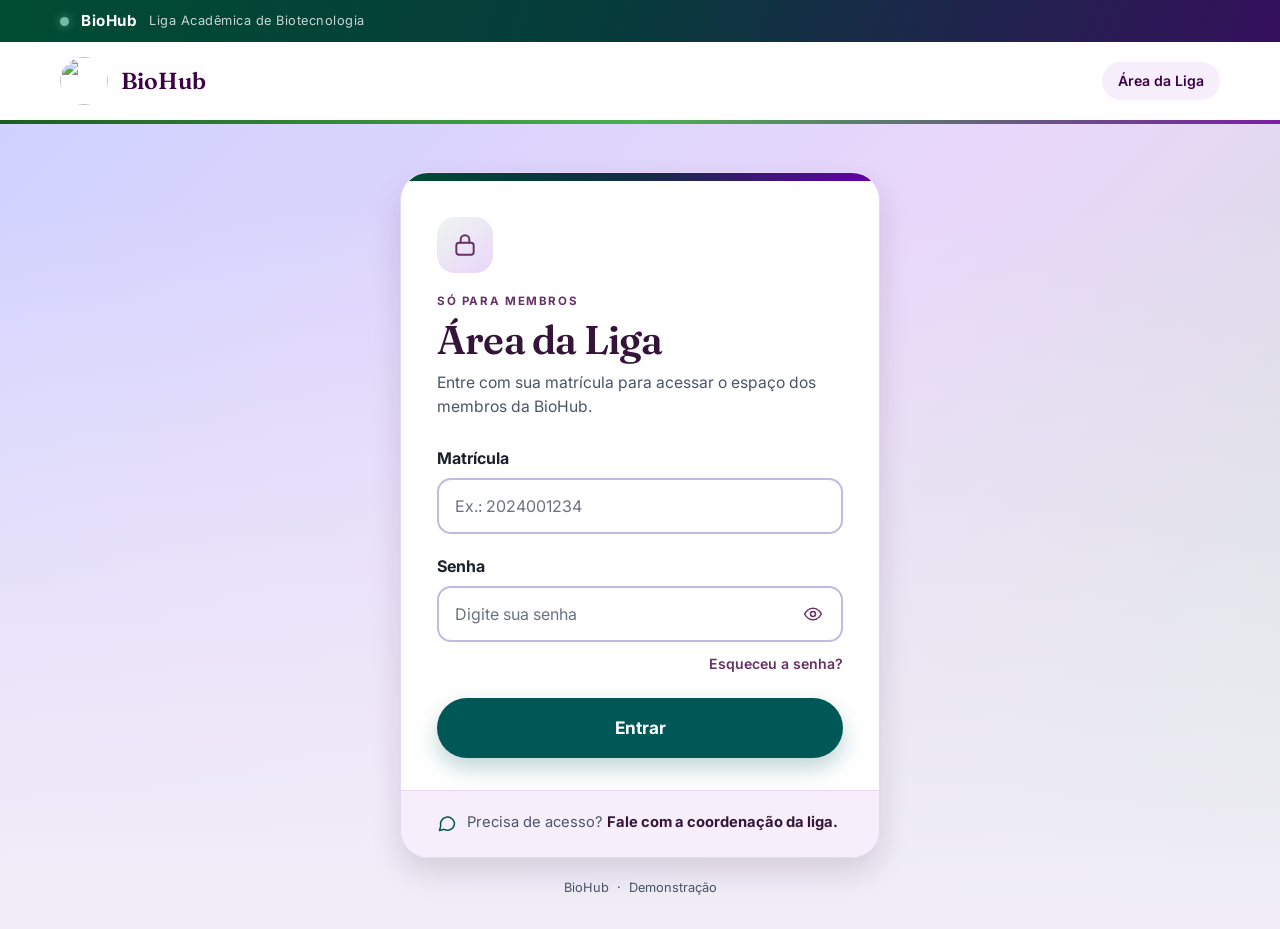
==== frontend/index.html @ 1f6f8e28 "Atualização de front" ====
<!DOCTYPE html>
<html lang="pt-BR">
<head>
    <meta charset="UTF-8">
    <meta name="viewport" content="width=device-width, initial-scale=1.0, viewport-fit=cover">
    <meta name="theme-color" content="#022E2D">
    <meta name="description" content="Acesse a Área da Liga BioHub.">
    <link rel="preconnect" href="https://fonts.googleapis.com">
    <link rel="preconnect" href="https://fonts.gstatic.com" crossorigin>
    <link href="https://fonts.googleapis.com/css2?family=Fraunces:ital,opsz,wght@0,9..144,400;0,9..144,600;1,9..144,400&family=Inter:wght@400;500;600;700&display=swap" rel="stylesheet">
    <link rel="stylesheet" href="./css/style.css">
    <title>Área da Liga - BioHub</title>
</head>
<body>
    <div class="topbar">
        <span class="status-dot" aria-hidden="true"></span>
        <strong>BioHub</strong>
        <span class="topbar-description">Liga Acadêmica de Biotecnologia</span>
    </div>

    <header class="site-header">
        <a class="brand" href="/" aria-label="BioHub">
            <img src="./assets/logo.png" alt="" class="brand-logo">
            <span class="brand-name">BioHub</span>
        </a>
        <span class="header-label">Área da Liga</span>
    </header>

    <main class="login-page">
        <section class="login-card" aria-labelledby="login-title">
            <div class="card-heading">
                <span class="lock-badge" aria-hidden="true">
                    <svg viewBox="0 0 24 24" fill="none" stroke="currentColor" stroke-width="1.8" stroke-linecap="round" stroke-linejoin="round">
                        <rect x="4" y="10" width="16" height="11" rx="2.5"></rect>
                        <path d="M8 10V7a4 4 0 0 1 8 0v3"></path>
                    </svg>
                </span>
                <p class="eyebrow">Só para membros</p>
                <h1 id="login-title">Área da Liga</h1>
                <p class="intro">Entre com sua matrícula para acessar o espaço dos membros da BioHub.</p>
            </div>

            <form id="login-form" novalidate>
                <div id="login-message" class="login-alert" role="alert" aria-live="assertive" aria-atomic="true" hidden>
                    <svg class="icon-error" viewBox="0 0 24 24" fill="none" stroke="currentColor" stroke-width="2" stroke-linecap="round" stroke-linejoin="round" aria-hidden="true">
                        <circle cx="12" cy="12" r="9.5"></circle>
                        <path d="M12 7.5v5.5"></path>
                        <path d="M12 16.5h.01"></path>
                    </svg>
                    <svg class="icon-success" viewBox="0 0 24 24" fill="none" stroke="currentColor" stroke-width="2" stroke-linecap="round" stroke-linejoin="round" aria-hidden="true">
                        <circle cx="12" cy="12" r="9.5"></circle>
                        <path d="m8 12.5 2.7 2.7L16 10"></path>
                    </svg>
                    <svg class="icon-info" viewBox="0 0 24 24" fill="none" stroke="currentColor" stroke-width="2" stroke-linecap="round" stroke-linejoin="round" aria-hidden="true">
                        <circle cx="12" cy="12" r="9.5"></circle>
                        <path d="M12 11v5"></path>
                        <path d="M12 8h.01"></path>
                    </svg>
                    <span id="login-message-text"></span>
                </div>

                <div class="field">
                    <label for="matricula">Matrícula</label>
                    <input type="text" name="matricula" id="matricula" inputmode="numeric" autocomplete="username" placeholder="Ex.: 2024001234" required>
                </div>

                <div class="field">
                    <label for="password">Senha</label>
                    <div class="password-field">
                        <input type="password" name="password" id="password" autocomplete="current-password" placeholder="Digite sua senha" required>
                        <button type="button" id="visible-password-btn" aria-controls="password" aria-pressed="false">
                            <svg viewBox="0 0 24 24" fill="none" stroke="currentColor" stroke-width="1.8" stroke-linecap="round" stroke-linejoin="round" aria-hidden="true">
                                <path d="M2 12s3.6-7 10-7 10 7 10 7-3.6 7-10 7S2 12 2 12Z"></path>
                                <circle cx="12" cy="12" r="3"></circle>
                            </svg>
                            <span class="visually-hidden">Mostrar</span>
                        </button>
                    </div>
                </div>

                <button type="button" id="btn-forgot-password">Esqueceu a senha?</button>
                <button type="submit" id="btn-login" aria-busy="false">
                    <span class="button-label">Entrar</span>
                    <span class="spinner" aria-hidden="true"></span>
                </button>
            </form>

            <div class="card-footer">
                <p class="help-text">
                    <svg viewBox="0 0 24 24" fill="none" stroke="currentColor" stroke-width="1.8" stroke-linecap="round" stroke-linejoin="round" aria-hidden="true">
                        <path d="M21 12a8.5 8.5 0 0 1-12.4 7.6L3 21l1.4-5.4A8.5 8.5 0 1 1 21 12Z"></path>
                    </svg>
                    <span>Precisa de acesso? <strong>Fale com a coordenação da liga.</strong></span>
                </p>
            </div>
        </section>

        <p class="demo-footer">BioHub <span aria-hidden="true">·</span> Demonstração</p>
    </main>

    <script src="./js/script.js"></script>
</body>
</html>
---- frontend/css/style.css ----
:root {
    color-scheme: light;
    --green-deep: #022e2d;
    --green: #005856;
    --green-hover: #216651;
    --purple-deep: #3c0145;
    --purple: #673165;
    --purple-muted: #c1bbe3;
    --lavender: #e9d7fa;
    --lavender-pale: #f6effb;
    --green-pale: #eef4f0;
    --page-background: #f1eef8;
    --text: #1a202c;
    --text-muted: #4a5568;
    --white: #fff;
    --font-body: "Inter", system-ui, -apple-system, "Segoe UI", sans-serif;
    --font-heading: "Fraunces", Georgia, "Times New Roman", serif;
}

* {
    box-sizing: border-box;
}

html {
    min-width: 320px;
    min-height: 100%;
}

body {
    min-width: 320px;
    min-height: 100vh;
    margin: 0;
    color: var(--text);
    background: var(--page-background);
    font-family: var(--font-body);
    line-height: 1.5;
}

button,
input {
    font: inherit;
}

button {
    cursor: pointer;
}

.topbar {
    display: flex;
    align-items: center;
    gap: 0.75rem;
    min-height: 42px;
    padding: 0.45rem max(1.5rem, calc((100% - 1160px) / 2));
    background: linear-gradient(110deg, #004d32 0%, #063b3b 48%, #35105c 100%);
    color: var(--white);
    font-size: 0.8rem;
    letter-spacing: 0.04em;
}

.topbar strong {
    font-size: 0.95rem;
}

.topbar-description {
    color: rgb(255 255 255 / 78%);
}

.status-dot {
    width: 9px;
    height: 9px;
    flex: 0 0 auto;
    border-radius: 50%;
    background: #74baa0;
    box-shadow: 0 0 10px rgb(116 186 160 / 70%);
}

.site-header {
    display: flex;
    align-items: center;
    justify-content: space-between;
    gap: 1rem;
    min-height: 82px;
    padding: 0.75rem max(1.5rem, calc((100% - 1160px) / 2));
    border-bottom: 4px solid transparent;
    border-image: linear-gradient(to right, #1b5e20, #4caf50, #7b1fa2) 1;
    background: rgb(255 255 255 / 94%);
}

.brand {
    display: inline-flex;
    align-items: center;
    gap: 0.8rem;
    color: var(--purple-deep);
    text-decoration: none;
}

.brand-logo {
    width: 48px;
    height: 48px;
    border-radius: 50%;
    object-fit: cover;
}

.brand-name {
    font-family: var(--font-heading);
    font-size: 1.45rem;
    font-weight: 600;
}

.header-label {
    padding: 0.55rem 1rem;
    border-radius: 999px;
    background: var(--lavender-pale);
    color: var(--purple-deep);
    font-size: 0.88rem;
    font-weight: 600;
}

.login-page {
    display: flex;
    flex-direction: column;
    align-items: center;
    justify-content: center;
    min-height: calc(100vh - 124px);
    padding: 3rem 1.5rem 2rem;
    background:
        linear-gradient(to bottom, transparent 10%, var(--page-background) 100%),
        linear-gradient(135deg, #cfd2ff 0%, var(--lavender) 50%, #d0e0d3 100%);
}

.login-card {
    width: min(100%, 480px);
    overflow: hidden;
    border: 1px solid var(--lavender);
    border-radius: 28px;
    background: var(--white);
    box-shadow: 0 14px 30px rgb(52 21 57 / 14%);
    animation: card-entry 350ms ease-out both;
}

.login-card::before {
    display: block;
    height: 8px;
    background: linear-gradient(110deg, #004d32 0%, #063b3b 25%, #172b49 52%, #6500a8 100%);
    content: "";
}

.card-heading {
    display: flex;
    flex-direction: column;
    align-items: flex-start;
    gap: 0.5rem;
    padding: 2.25rem 2.25rem 0;
}

.lock-badge {
    display: grid;
    width: 56px;
    height: 56px;
    place-items: center;
    border-radius: 18px;
    background: linear-gradient(145deg, var(--green-pale), var(--lavender));
    color: var(--purple);
}

.lock-badge svg {
    width: 26px;
    height: 26px;
}

.eyebrow {
    margin: 0.75rem 0 0;
    color: var(--purple);
    font-size: 0.72rem;
    font-weight: 700;
    letter-spacing: 0.14em;
    text-transform: uppercase;
}

.card-heading h1 {
    margin: 0;
    color: #341539;
    font-family: var(--font-heading);
    font-size: clamp(2rem, 5vw, 2.5rem);
    font-weight: 600;
    letter-spacing: -0.02em;
    line-height: 1.12;
}

.intro {
    margin: 0;
    color: var(--text-muted);
    font-size: 0.98rem;
}

#login-form {
    display: flex;
    flex-direction: column;
    gap: 1.25rem;
    padding: 1.75rem 2.25rem 2rem;
}

#login-message {
    display: flex;
    align-items: flex-start;
    gap: 0.7rem;
    margin: 0;
    padding: 0.85rem 1rem;
    border: 2px solid transparent;
    border-radius: 14px;
    font-size: 0.95rem;
    font-weight: 600;
    line-height: 1.45;
}

#login-message[hidden] {
    display: none;
}

#login-message svg {
    width: 22px;
    height: 22px;
    flex: 0 0 auto;
    margin-top: 1px;
}

#login-message .icon-success,
#login-message .icon-info {
    display: none;
}

#login-message.is-success .icon-error,
#login-message.is-info .icon-error {
    display: none;
}

#login-message.is-success .icon-success,
#login-message.is-info .icon-info {
    display: block;
}

#login-message.is-success {
    border-color: #b8d8c0;
    background: var(--green-pale);
    color: var(--green-deep);
}

#login-message.is-error {
    border-color: #ffaaa3;
    background: #fff1f0;
    color: #a92319;
}

#login-message.is-info {
    border-color: var(--lavender);
    background: var(--lavender-pale);
    color: var(--purple-deep);
}

.field {
    display: flex;
    flex-direction: column;
    gap: 0.5rem;
}

.field label {
    color: var(--text);
    font-size: 1rem;
    font-weight: 700;
}

.field input {
    width: 100%;
    min-height: 56px;
    padding: 0.85rem 1rem;
    border: 2px solid var(--purple-muted);
    border-radius: 14px;
    outline: none;
    background: var(--white);
    color: var(--text);
    font-size: 1rem;
    transition: border-color 180ms ease, box-shadow 180ms ease;
}

.field input::placeholder {
    color: #6b7280;
}

.field input:hover {
    border-color: var(--purple);
}

.field input:focus-visible {
    border-color: var(--purple);
    box-shadow: 0 0 0 4px var(--lavender);
}

.field input[aria-invalid="true"] {
    border-color: #cf211b;
    background: #fff6f5;
}

.field input[aria-invalid="true"]:focus-visible {
    border-color: #cf211b;
    box-shadow: 0 0 0 4px rgb(207 33 27 / 15%);
}

.password-field {
    position: relative;
}

.password-field input {
    padding-right: 7.5rem;
}

#visible-password-btn {
    position: absolute;
    top: 50%;
    right: 6px;
    display: inline-flex;
    align-items: center;
    gap: 0.4rem;
    min-height: 44px;
    padding: 0 0.85rem;
    border: 0;
    border-radius: 10px;
    background: transparent;
    color: var(--purple);
    font-size: 0.9rem;
    font-weight: 600;
    transform: translateY(-50%);
}

#visible-password-btn:hover {
    background: var(--lavender-pale);
}

#visible-password-btn svg {
    width: 20px;
    height: 20px;
}

.visually-hidden {
    position: absolute;
    width: 1px;
    height: 1px;
    overflow: hidden;
    clip: rect(0, 0, 0, 0);
    white-space: nowrap;
    clip-path: inset(50%);
}

#btn-forgot-password {
    align-self: flex-end;
    margin-top: -0.75rem;
    padding: 0.15rem 0;
    border: 0;
    background: transparent;
    color: var(--purple);
    font-size: 0.88rem;
    font-weight: 600;
}

#btn-forgot-password:hover {
    color: var(--purple-deep);
    text-decoration: underline;
    text-underline-offset: 3px;
}

#btn-login {
    position: relative;
    display: inline-flex;
    align-items: center;
    justify-content: center;
    gap: 0.6rem;
    width: 100%;
    min-height: 60px;
    margin-top: 0.1rem;
    padding: 0.9rem 1.5rem;
    border: 0;
    border-radius: 999px;
    background: var(--green);
    box-shadow: 0 10px 22px rgb(0 88 86 / 25%);
    color: var(--white);
    font-size: 1.08rem;
    font-weight: 700;
    transition: background-color 180ms ease, box-shadow 180ms ease, transform 180ms ease;
}

#btn-login:hover:not(:disabled) {
    background: var(--green-hover);
    box-shadow: 0 12px 24px rgb(0 88 86 / 30%);
    transform: translateY(-2px);
}

#btn-login:disabled {
    cursor: wait;
    opacity: 0.92;
}

.spinner {
    display: none;
    width: 20px;
    height: 20px;
    border: 3px solid rgb(255 255 255 / 35%);
    border-top-color: var(--white);
    border-radius: 50%;
}

#btn-login.is-loading .spinner {
    display: inline-block;
    animation: spinner-rotation 700ms linear infinite;
}

.card-footer {
    padding: 1.25rem 2.25rem 1.5rem;
    border-top: 1px solid var(--lavender);
    background: var(--lavender-pale);
}

.help-text {
    display: flex;
    align-items: flex-start;
    gap: 0.6rem;
    margin: 0;
    color: var(--text-muted);
    font-size: 0.92rem;
}

.help-text svg {
    width: 20px;
    height: 20px;
    flex: 0 0 auto;
    margin-top: 2px;
    color: var(--green);
}

.help-text strong {
    color: #341539;
}

.demo-footer {
    margin: 1.25rem 0 0;
    color: var(--text-muted);
    font-size: 0.8rem;
}

.demo-footer span {
    margin: 0 0.25rem;
    color: var(--purple);
}

button:focus-visible {
    outline: 3px solid var(--purple);
    outline-offset: 3px;
}

@keyframes card-entry {
    from {
        opacity: 0;
        transform: translateY(12px);
    }

    to {
        opacity: 1;
        transform: translateY(0);
    }
}

@keyframes spinner-rotation {
    to {
        transform: rotate(360deg);
    }
}

@media (max-width: 600px) {
    .topbar {
        min-height: 38px;
        padding-inline: 1rem;
        font-size: 0.72rem;
    }

    .site-header {
        min-height: 70px;
        padding-inline: 1rem;
    }

    .brand-logo {
        width: 42px;
        height: 42px;
    }

    .brand-name {
        font-size: 1.25rem;
    }

    .header-label {
        padding: 0.45rem 0.75rem;
        font-size: 0.78rem;
    }

    .login-page {
        min-height: calc(100vh - 108px);
        justify-content: flex-start;
        padding: 2rem 1rem 1.5rem;
    }

    .login-card {
        border-radius: 24px;
    }

    .card-heading {
        padding: 1.75rem 1.5rem 0;
    }

    #login-form {
        gap: 1.1rem;
        padding: 1.5rem;
    }

    .card-footer {
        padding: 1.1rem 1.5rem 1.25rem;
    }
}

@media (prefers-reduced-motion: reduce) {
    *,
    *::before,
    *::after {
        animation-duration: 0.01ms !important;
        animation-iteration-count: 1 !important;
        scroll-behavior: auto !important;
        transition-duration: 0.01ms !important;
    }
}
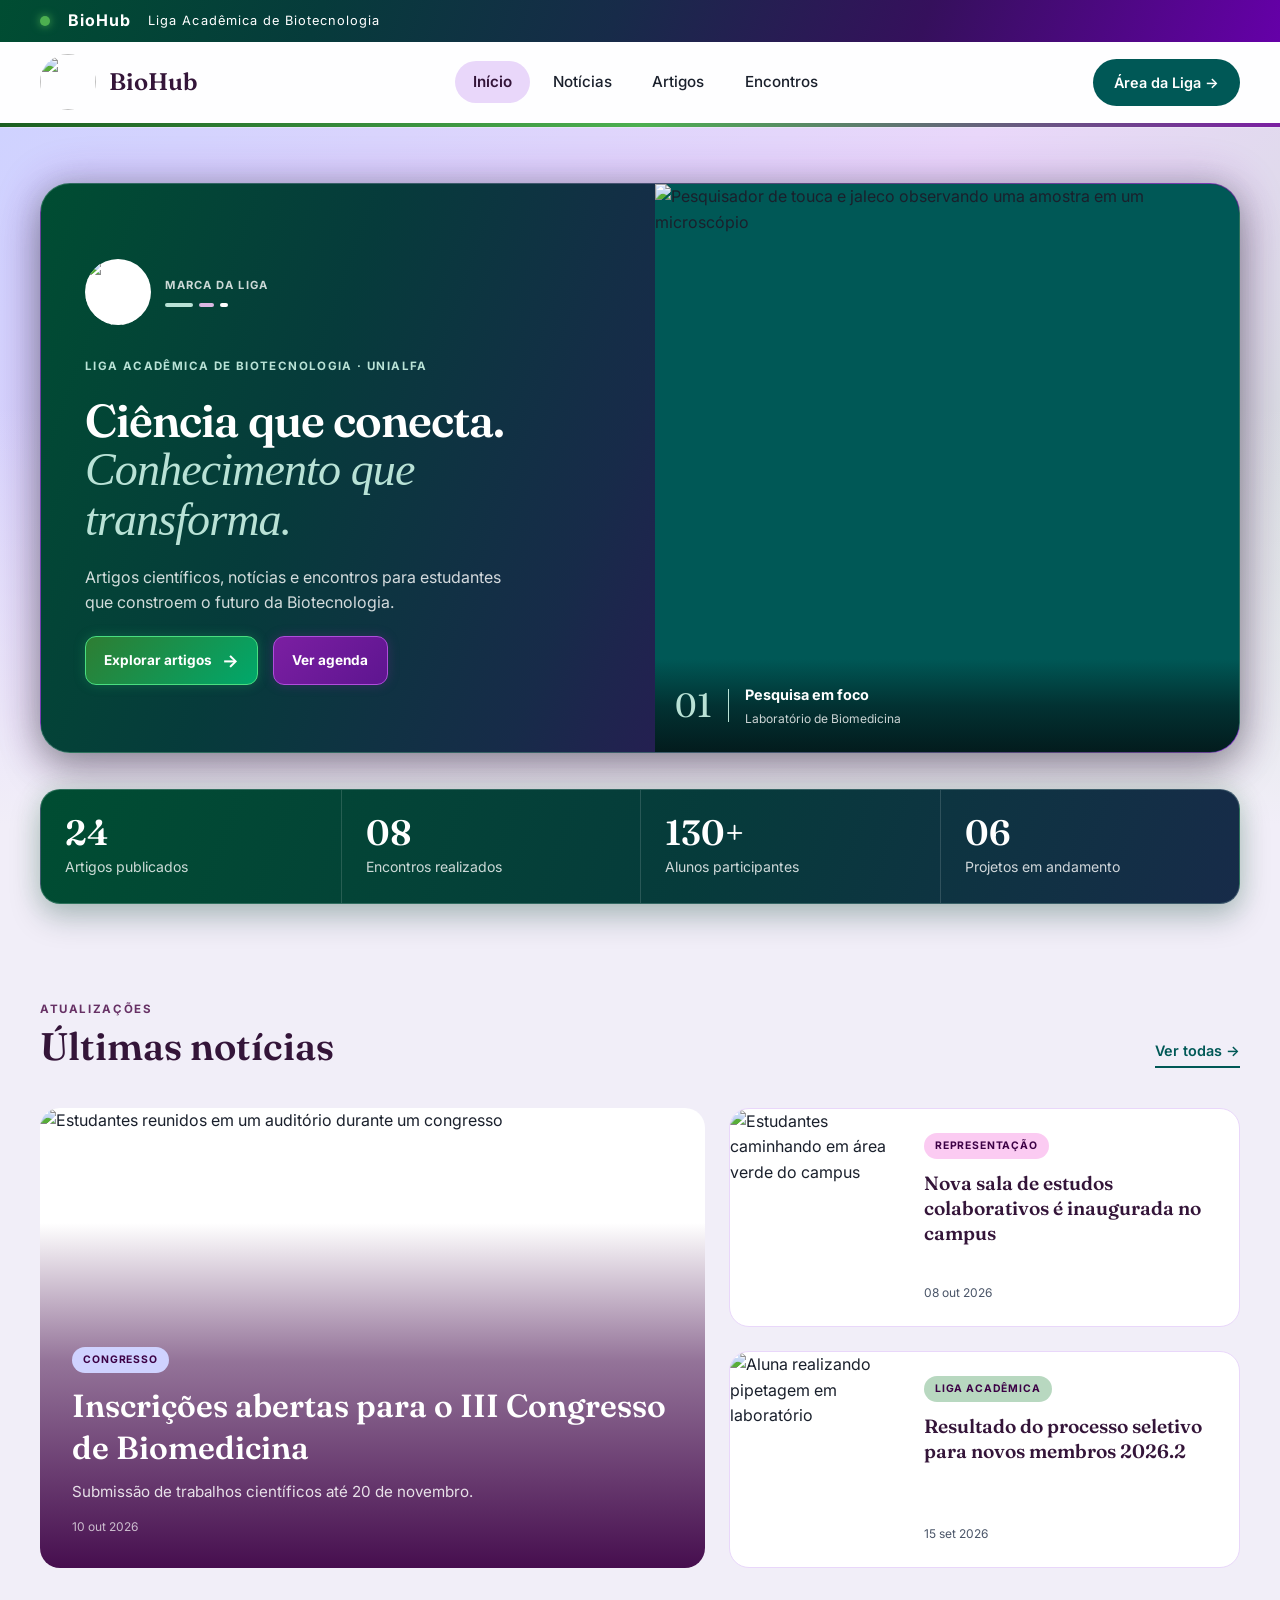
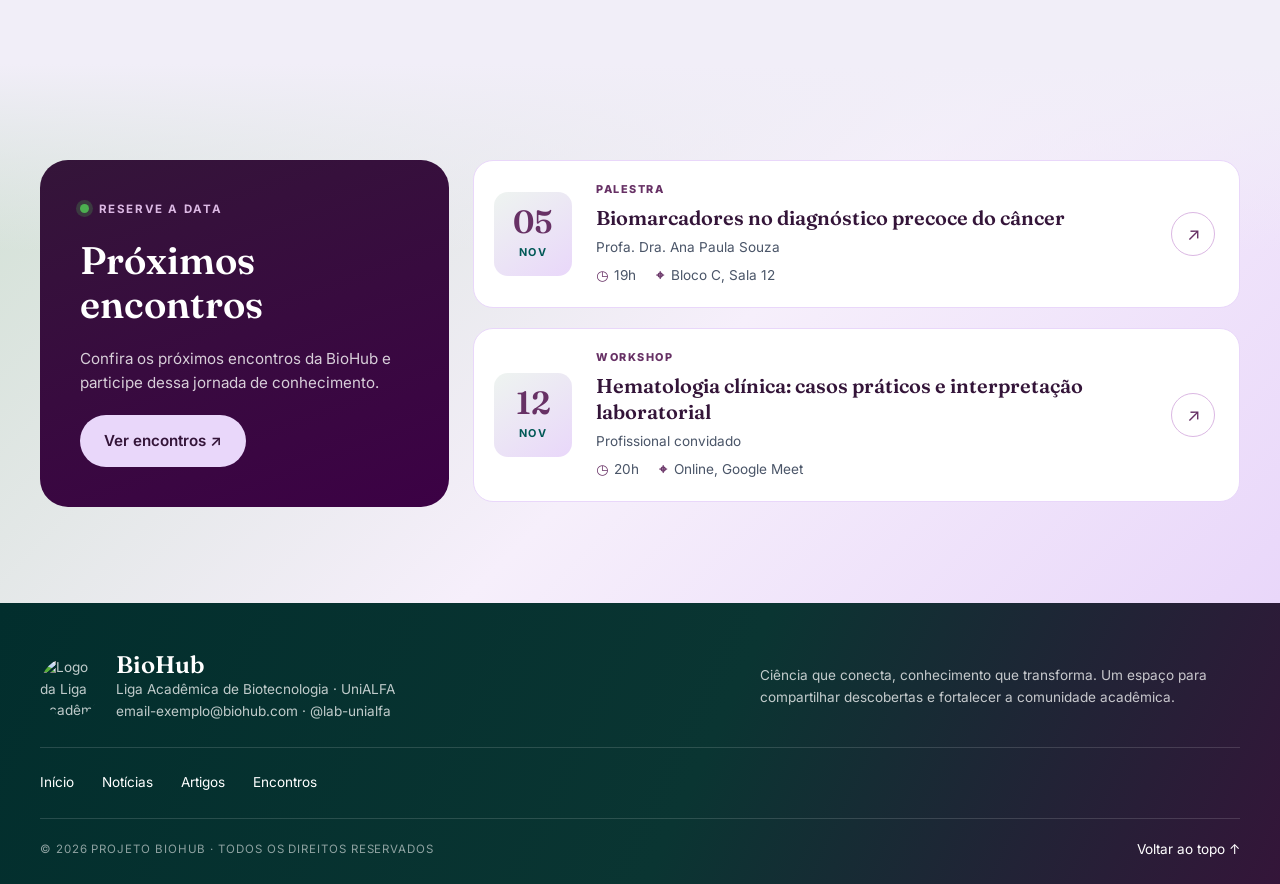
==== commit 774830c6: "Merge 6420597d50124652e83b62ee00f146b861ab0280 into 702e0c6b7542240b0127c73d3da0643ba41e033a" ====
--- a/frontend/index.html
+++ b/frontend/index.html
@@ -1,103 +1,255 @@
 <!DOCTYPE html>
-<html lang="pt-BR">
+<html lang="pt-br">
 <head>
     <meta charset="UTF-8">
-    <meta name="viewport" content="width=device-width, initial-scale=1.0, viewport-fit=cover">
-    <meta name="theme-color" content="#022E2D">
-    <meta name="description" content="Acesse a Área da Liga BioHub.">
+    <meta name="viewport" content="width=device-width, initial-scale=1.0">
+    <meta name="description" content="BioHub: artigos científicos, notícias e encontros da Liga Acadêmica de Biotecnologia da UniALFA">
+    <title>BioHub - Liga Acadêmica de Biotecnologia</title>
+
     <link rel="preconnect" href="https://fonts.googleapis.com">
     <link rel="preconnect" href="https://fonts.gstatic.com" crossorigin>
     <link href="https://fonts.googleapis.com/css2?family=Fraunces:ital,opsz,wght@0,9..144,400;0,9..144,600;1,9..144,400&family=Inter:wght@400;500;600;700&display=swap" rel="stylesheet">
-    <link rel="stylesheet" href="./css/style.css">
-    <title>Área da Liga - BioHub</title>
+
+    <link rel="stylesheet" href="css/style.css">
 </head>
+
 <body>
-    <div class="topbar">
-        <span class="status-dot" aria-hidden="true"></span>
+
+    <!-- ===== FAIXA SUPERIOR (do colega) ===== -->
+    <div class="faixa-superior">
+        <span class="ponto-verde" aria-hidden="true"></span>
         <strong>BioHub</strong>
-        <span class="topbar-description">Liga Acadêmica de Biotecnologia</span>
+        <span class="nome-faixa">Liga Acadêmica de Biotecnologia</span>
     </div>
 
-    <header class="site-header">
-        <a class="brand" href="/" aria-label="BioHub">
-            <img src="./assets/logo.png" alt="" class="brand-logo">
-            <span class="brand-name">BioHub</span>
+    <!-- ===== CABEÇALHO (seu, com a linha em degradê do colega) ===== -->
+    <header class="cabecalho">
+        <a href="index.html" class="logo" aria-label="BioHub, ir para o início">
+            <img src="img/Logo Oficial - BioHub.jpeg" alt="" class="logo-img">
+            <span class="logo-nome">BioHub</span>
         </a>
-        <span class="header-label">Área da Liga</span>
+
+        <nav class="menu" aria-label="Menu principal">
+            <ul>
+                <li><a href="index.html" aria-current="page">Início</a></li>
+                <li><a href="noticias.html">Notícias</a></li>
+                <li><a href="artigos.html">Artigos</a></li>
+                <li><a href="encontros.html">Encontros</a></li>
+            </ul>
+        </nav>
+
+        <a href="area-da-liga/index.html" class="botao-area-liga">Área da Liga &rarr;</a>
     </header>
 
-    <main class="login-page">
-        <section class="login-card" aria-labelledby="login-title">
-            <div class="card-heading">
-                <span class="lock-badge" aria-hidden="true">
-                    <svg viewBox="0 0 24 24" fill="none" stroke="currentColor" stroke-width="1.8" stroke-linecap="round" stroke-linejoin="round">
-                        <rect x="4" y="10" width="16" height="11" rx="2.5"></rect>
-                        <path d="M8 10V7a4 4 0 0 1 8 0v3"></path>
-                    </svg>
-                </span>
-                <p class="eyebrow">Só para membros</p>
-                <h1 id="login-title">Área da Liga</h1>
-                <p class="intro">Entre com sua matrícula para acessar o espaço dos membros da BioHub.</p>
-            </div>
-
-            <form id="login-form" novalidate>
-                <div id="login-message" class="login-alert" role="alert" aria-live="assertive" aria-atomic="true" hidden>
-                    <svg class="icon-error" viewBox="0 0 24 24" fill="none" stroke="currentColor" stroke-width="2" stroke-linecap="round" stroke-linejoin="round" aria-hidden="true">
-                        <circle cx="12" cy="12" r="9.5"></circle>
-                        <path d="M12 7.5v5.5"></path>
-                        <path d="M12 16.5h.01"></path>
-                    </svg>
-                    <svg class="icon-success" viewBox="0 0 24 24" fill="none" stroke="currentColor" stroke-width="2" stroke-linecap="round" stroke-linejoin="round" aria-hidden="true">
-                        <circle cx="12" cy="12" r="9.5"></circle>
-                        <path d="m8 12.5 2.7 2.7L16 10"></path>
-                    </svg>
-                    <svg class="icon-info" viewBox="0 0 24 24" fill="none" stroke="currentColor" stroke-width="2" stroke-linecap="round" stroke-linejoin="round" aria-hidden="true">
-                        <circle cx="12" cy="12" r="9.5"></circle>
-                        <path d="M12 11v5"></path>
-                        <path d="M12 8h.01"></path>
-                    </svg>
-                    <span id="login-message-text"></span>
-                </div>
-
-                <div class="field">
-                    <label for="matricula">Matrícula</label>
-                    <input type="text" name="matricula" id="matricula" inputmode="numeric" autocomplete="username" placeholder="Ex.: 2024001234" required>
-                </div>
-
-                <div class="field">
-                    <label for="password">Senha</label>
-                    <div class="password-field">
-                        <input type="password" name="password" id="password" autocomplete="current-password" placeholder="Digite sua senha" required>
-                        <button type="button" id="visible-password-btn" aria-controls="password" aria-pressed="false">
-                            <svg viewBox="0 0 24 24" fill="none" stroke="currentColor" stroke-width="1.8" stroke-linecap="round" stroke-linejoin="round" aria-hidden="true">
-                                <path d="M2 12s3.6-7 10-7 10 7 10 7-3.6 7-10 7S2 12 2 12Z"></path>
-                                <circle cx="12" cy="12" r="3"></circle>
-                            </svg>
-                            <span class="visually-hidden">Mostrar</span>
-                        </button>
+    <main>
+
+        <!-- ===== INÍCIO: fundo em degradê (seu) + card (do colega) ===== -->
+        <section class="hero" id="inicio">
+            <div class="hero-card">
+
+                <div class="hero-conteudo">
+
+                    <div class="hero-marca">
+                        <img src="img/Logo Oficial - BioHub.jpeg" alt="Logo da BioHub">
+                        <div class="hero-marca-info">
+                            <span>Marca da liga</span>
+                            <div class="marca-detalhes" aria-hidden="true">
+                                <span></span>
+                                <span></span>
+                                <span></span>
+                            </div>
+                        </div>
                     </div>
-                </div>
-
-                <button type="button" id="btn-forgot-password">Esqueceu a senha?</button>
-                <button type="submit" id="btn-login" aria-busy="false">
-                    <span class="button-label">Entrar</span>
-                    <span class="spinner" aria-hidden="true"></span>
-                </button>
-            </form>
-
-            <div class="card-footer">
-                <p class="help-text">
-                    <svg viewBox="0 0 24 24" fill="none" stroke="currentColor" stroke-width="1.8" stroke-linecap="round" stroke-linejoin="round" aria-hidden="true">
-                        <path d="M21 12a8.5 8.5 0 0 1-12.4 7.6L3 21l1.4-5.4A8.5 8.5 0 1 1 21 12Z"></path>
-                    </svg>
-                    <span>Precisa de acesso? <strong>Fale com a coordenação da liga.</strong></span>
-                </p>
-            </div>
-        </section>
-
-        <p class="demo-footer">BioHub <span aria-hidden="true">·</span> Demonstração</p>
+
+                    <p class="hero-categoria">Liga Acadêmica de Biotecnologia &middot; UniALFA</p>
+
+                    <h1 class="titulo-principal">
+                        Ciência que conecta.
+                        <em>Conhecimento que transforma.</em>
+                    </h1>
+
+                    <p class="hero-descricao">
+                        Artigos científicos, notícias e encontros para estudantes que constroem o futuro da Biotecnologia.
+                    </p>
+
+                    <div class="hero-botoes">
+                        <a href="artigos.html" class="hero-botao">Explorar artigos <span aria-hidden="true">&rarr;</span></a>
+                        <a href="encontros.html" class="hero-botao secundario">Ver agenda</a>
+                    </div>
+
+                </div>
+
+                <figure class="hero-imagem">
+                    <img src="img/Gemini_Generated_Image_n9bl7xn9bl7xn9bl.jpg" alt="Pesquisador de touca e jaleco observando uma amostra em um microscópio">
+
+                    <figcaption class="hero-legenda">
+                        <span class="hero-numero">01</span>
+                        <span class="hero-legenda-textos">
+                            <strong>Pesquisa em foco</strong>
+                            <span>Laboratório de Biomedicina</span>
+                        </span>
+                    </figcaption>
+                </figure>
+
+            </div>
+        </section>
+
+        <!-- ===== BARRA DE NÚMEROS (do colega, degradê mais suave) ===== -->
+        <section class="estatisticas" aria-label="A liga em números">
+            <ul class="lista-estatisticas">
+                <li class="estatistica">
+                    <span class="estatistica-numero">24</span>
+                    <span class="estatistica-rotulo">Artigos publicados</span>
+                </li>
+                <li class="estatistica">
+                    <span class="estatistica-numero">08</span>
+                    <span class="estatistica-rotulo">Encontros realizados</span>
+                </li>
+                <li class="estatistica">
+                    <span class="estatistica-numero">130+</span>
+                    <span class="estatistica-rotulo">Alunos participantes</span>
+                </li>
+                <li class="estatistica">
+                    <span class="estatistica-numero">06</span>
+                    <span class="estatistica-rotulo">Projetos em andamento</span>
+                </li>
+            </ul>
+        </section>
+
+        <!-- ===== ÚLTIMAS NOTÍCIAS (seu) ===== -->
+        <section class="noticias" id="noticias" aria-labelledby="titulo-noticias">
+            <div class="cabecalho-secao">
+                <div>
+                    <p class="sobretitulo">Atualizações</p>
+                    <h2 id="titulo-noticias">Últimas notícias</h2>
+                </div>
+                <a href="noticias.html" class="link-secao">Ver todas &rarr;</a>
+            </div>
+
+            <div class="grid-noticias">
+
+                <article class="cartao-noticia destaque">
+                    <a href="noticias.html" class="cartao-noticia-link">
+                        <img src="img/Congresso de Biomedicina UniALFA.png" alt="Estudantes reunidos em um auditório durante um congresso">
+                        <div class="cartao-noticia-corpo">
+                            <span class="categoria categoria-congresso">Congresso</span>
+                            <h3>Inscrições abertas para o III Congresso de Biomedicina</h3>
+                            <p>Submissão de trabalhos científicos até 20 de novembro.</p>
+                            <p class="meta"><time datetime="2026-10-10">10 out 2026</time></p>
+                        </div>
+                    </a>
+                </article>
+
+                <article class="cartao-noticia">
+                    <a href="noticias.html" class="cartao-noticia-link">
+                        <img src="img/Espaço UniALFA de Estudo Colaborativo.png" alt="Estudantes caminhando em área verde do campus">
+                        <div class="cartao-noticia-corpo">
+                            <span class="categoria categoria-representacao">Representação</span>
+                            <h3>Nova sala de estudos colaborativos é inaugurada no campus</h3>
+                            <p class="meta"><time datetime="2026-10-08">08 out 2026</time></p>
+                        </div>
+                    </a>
+                </article>
+
+                <article class="cartao-noticia">
+                    <a href="noticias.html" class="cartao-noticia-link">
+                        <img src="img/Resultado do Processo Seletivo UniALFA 2026.2.png" alt="Aluna realizando pipetagem em laboratório">
+                        <div class="cartao-noticia-corpo">
+                            <span class="categoria categoria-liga">Liga acadêmica</span>
+                            <h3>Resultado do processo seletivo para novos membros 2026.2</h3>
+                            <p class="meta"><time datetime="2026-09-15">15 set 2026</time></p>
+                        </div>
+                    </a>
+                </article>
+
+            </div>
+        </section>
+
+        <!-- ===== PRÓXIMOS ENCONTROS (mistura dos dois) ===== -->
+        <section class="encontros" id="encontros" aria-labelledby="titulo-encontros">
+            <div class="encontros-layout">
+
+                <div class="encontros-intro">
+                    <p class="sobretitulo">Reserve a data</p>
+                    <h2 id="titulo-encontros">Próximos encontros</h2>
+                    <p class="encontros-descricao">
+                        Confira os próximos encontros da BioHub e participe dessa jornada de conhecimento.
+                    </p>
+                    <a href="encontros.html" class="btn-claro">Ver encontros ↗</a>
+                </div>
+
+                <div class="lista-encontros">
+
+                    <article class="cartao-evento">
+                        <time datetime="2026-11-05" class="data-evento">
+                            <span class="dia">05</span>
+                            <span class="mes">NOV</span>
+                        </time>
+                        <div class="info-evento">
+                            <span class="evento-categoria">Palestra</span>
+                            <h3>Biomarcadores no diagnóstico precoce do câncer</h3>
+                            <p class="detalhes-evento">Profa. Dra. Ana Paula Souza</p>
+                            <ul class="evento-meta">
+                                <li><span class="icone-meta" aria-hidden="true">◷</span> 19h</li>
+                                <li><span class="icone-meta" aria-hidden="true">⌖</span> Bloco C, Sala 12</li>
+                            </ul>
+                        </div>
+                        <a href="encontros.html" class="acao-evento" aria-label="Ver detalhes: Biomarcadores no diagnóstico precoce do câncer">↗</a>
+                    </article>
+
+                    <article class="cartao-evento">
+                        <time datetime="2026-11-12" class="data-evento">
+                            <span class="dia">12</span>
+                            <span class="mes">NOV</span>
+                        </time>
+                        <div class="info-evento">
+                            <span class="evento-categoria">Workshop</span>
+                            <h3>Hematologia clínica: casos práticos e interpretação laboratorial</h3>
+                            <p class="detalhes-evento">Profissional convidado</p>
+                            <ul class="evento-meta">
+                                <li><span class="icone-meta" aria-hidden="true">◷</span> 20h</li>
+                                <li><span class="icone-meta" aria-hidden="true">⌖</span> Online, Google Meet</li>
+                            </ul>
+                        </div>
+                        <a href="encontros.html" class="acao-evento" aria-label="Ver detalhes: Hematologia clínica">↗</a>
+                    </article>
+
+                </div>
+            </div>
+        </section>
+
     </main>
 
-    <script src="./js/script.js"></script>
+    <!-- ===== RODAPÉ (o melhor dos dois) ===== -->
+    <footer class="rodape">
+
+        <div class="rodape-topo">
+            <div class="rodape-marca">
+                <img src="img/Logo Oficial - BioHub.jpeg" alt="Logo da Liga Acadêmica de Biotecnologia" class="rodape-logo">
+                <div>
+                    <p class="rodape-titulo">BioHub</p>
+                    <p>Liga Acadêmica de Biotecnologia &middot; UniALFA</p>
+                    <p>email-exemplo@biohub.com &middot; @lab-unialfa</p>
+                </div>
+            </div>
+
+            <p class="rodape-descricao">
+                Ciência que conecta, conhecimento que transforma. Um espaço para compartilhar descobertas e fortalecer a comunidade acadêmica.
+            </p>
+        </div>
+
+        <nav class="rodape-links" aria-label="Links do rodapé">
+            <a href="index.html">Início</a>
+            <a href="noticias.html">Notícias</a>
+            <a href="artigos.html">Artigos</a>
+            <a href="encontros.html">Encontros</a>
+        </nav>
+
+        <div class="rodape-final">
+            <p class="direitos">&copy; 2026 Projeto BioHub &middot; Todos os Direitos Reservados</p>
+            <a href="#inicio" class="voltar-topo">Voltar ao topo &uarr;</a>
+        </div>
+
+    </footer>
 </body>
-</html>
+</html>
--- a/frontend/css/style.css
+++ b/frontend/css/style.css
@@ -1,535 +1,1920 @@
+/* ==========================================================
+   BioHub - style.css (versão unificada)
+   Base: seu CSS (variáveis, cabeçalho, notícias)
+   Do colega: card do início, barra de números, botões do card
+   Mistura dos dois: encontros e rodapé
+   ========================================================== */
+
 :root {
-    color-scheme: light;
-    --green-deep: #022e2d;
-    --green: #005856;
-    --green-hover: #216651;
-    --purple-deep: #3c0145;
-    --purple: #673165;
-    --purple-muted: #c1bbe3;
-    --lavender: #e9d7fa;
-    --lavender-pale: #f6effb;
-    --green-pale: #eef4f0;
-    --page-background: #f1eef8;
-    --text: #1a202c;
-    --text-muted: #4a5568;
-    --white: #fff;
-    --font-body: "Inter", system-ui, -apple-system, "Segoe UI", sans-serif;
-    --font-heading: "Fraunces", Georgia, "Times New Roman", serif;
-}
+    --lilas-rosa: #FBCBF2;
+    --lilas-etiqueta: #DBB8E3;
+    --lilas-suave: #E9D7FA;
+    --lilas-acinzentado: #C1BBE3;
+    --lavanda-suave: #CFD2FF;
+
+    --verde-medio: #216651;
+    --verde-hover: #3E9278;
+    --verde-menta: #74BAA0;
+    --verde-claro: #B8D8C0;
+    --verde-suave: #D0E0D3;
+    --verde-hero: #022E2D;
+    --verde-manguezal: #005856;
+
+    --roxo-profundo: #3C0145;
+    --roxo-escuro: #341539;
+    --roxo-medio: #673165;
+
+    --fundo-pagina: #F1EEF8;
+    --nevoa-lilas: #F6EFFB;
+    --nevoa-verde: #EEF4F0;
+
+    --texto-escuro: #1A202C;
+    --texto-suave: #4A5568;
+    --branco: #FFFFFF;
+
+    /* Vindos do site do colega: card do início, barra de números e botões do card */
+    --verde-gelo: #B9E2D6;
+    --gradiente-card: linear-gradient(110deg, #004D32 0%, #063B3B 25%, #172B49 48%, #35105C 72%, #6500A8 100%);
+    --gradiente-barra: linear-gradient(110deg, #004D32 0%, #063B3B 55%, #172B49 100%);
+    --botao-verde: linear-gradient(135deg, #2E7D32, #00A86B);
+    --botao-roxo: linear-gradient(135deg, #7B1FA2, #5E1590);
+    --sombra-destaque: 0 20px 40px rgba(0, 0, 0, 0.28), 0 0 25px rgba(76, 175, 80, 0.18), 0 0 45px rgba(123, 31, 162, 0.32);
+
+    --fonte-principal: 'Inter', system-ui, -apple-system, 'Segoe UI', sans-serif;
+    --fonte-titulo: 'Fraunces', Georgia, 'Times New Roman', serif;
+
+    --largura-max: 1200px;
+    --margem-lateral: max(1.5rem, calc((100% - var(--largura-max)) / 2));
+    --raio-cartao: 20px;
+    --raio-painel: 28px;
+    --sombra-cartao: 0 14px 30px rgba(52, 21, 57, 0.14);
+}
+
+
+/* ---------- Base ---------- */
 
 * {
+    margin: 0;
+    padding: 0;
     box-sizing: border-box;
 }
 
 html {
-    min-width: 320px;
-    min-height: 100%;
+    scroll-behavior: smooth;
+    scroll-padding-top: 6rem;
 }
 
 body {
-    min-width: 320px;
-    min-height: 100vh;
-    margin: 0;
-    color: var(--text);
-    background: var(--page-background);
-    font-family: var(--font-body);
-    line-height: 1.5;
-}
-
-button,
-input {
-    font: inherit;
-}
-
-button {
-    cursor: pointer;
-}
-
-.topbar {
-    display: flex;
-    align-items: center;
-    gap: 0.75rem;
-    min-height: 42px;
-    padding: 0.45rem max(1.5rem, calc((100% - 1160px) / 2));
-    background: linear-gradient(110deg, #004d32 0%, #063b3b 48%, #35105c 100%);
-    color: var(--white);
-    font-size: 0.8rem;
-    letter-spacing: 0.04em;
-}
-
-.topbar strong {
+    font-family: var(--fonte-principal);
+    background-color: var(--fundo-pagina);
+    color: var(--texto-escuro);
+    line-height: 1.6;
+}
+
+a {
+    color: inherit;
+    text-decoration: none;
+}
+
+ul {
+    list-style: none;
+}
+
+img {
+    display: block;
+    max-width: 100%;
+    height: auto;
+}
+
+a:focus-visible {
+    outline: 3px solid var(--roxo-medio);
+    outline-offset: 3px;
+    border-radius: 8px;
+}
+
+/* Em fundos escuros o contorno de foco precisa ser claro */
+.hero-card a:focus-visible,
+.encontros-intro a:focus-visible,
+.rodape a:focus-visible {
+    outline-color: var(--branco);
+}
+
+@media (prefers-reduced-motion: reduce) {
+    html { scroll-behavior: auto; }
+    * { transition: none !important; }
+}
+
+
+/* ---------- Componentes reutilizáveis ---------- */
+
+.btn-primario,
+.btn-secundario,
+.btn-claro {
+    display: inline-block;
+    padding: 0.85rem 1.5rem;
+    border-radius: 999px;
     font-size: 0.95rem;
-}
-
-.topbar-description {
-    color: rgb(255 255 255 / 78%);
-}
-
-.status-dot {
-    width: 9px;
-    height: 9px;
-    flex: 0 0 auto;
-    border-radius: 50%;
-    background: #74baa0;
-    box-shadow: 0 0 10px rgb(116 186 160 / 70%);
-}
-
-.site-header {
-    display: flex;
-    align-items: center;
+    font-weight: 600;
+    transition: background-color 0.2s ease, color 0.2s ease, transform 0.2s ease;
+}
+
+.btn-primario {
+    background-color: var(--roxo-medio);
+    color: var(--branco);
+}
+
+.btn-primario:hover {
+    background-color: var(--roxo-escuro);
+    transform: translateY(-2px);
+}
+
+.btn-secundario {
+    border: 2px solid var(--verde-manguezal);
+    color: var(--verde-manguezal);
+}
+
+.btn-secundario:hover {
+    background-color: var(--verde-manguezal);
+    color: var(--branco);
+    transform: translateY(-2px);
+}
+
+.btn-claro {
+    background-color: var(--lilas-suave);
+    color: var(--roxo-escuro);
+}
+
+.btn-claro:hover {
+    background-color: var(--branco);
+    transform: translateY(-2px);
+}
+
+.cabecalho-secao {
+    display: flex;
     justify-content: space-between;
+    align-items: flex-end;
     gap: 1rem;
-    min-height: 82px;
-    padding: 0.75rem max(1.5rem, calc((100% - 1160px) / 2));
-    border-bottom: 4px solid transparent;
-    border-image: linear-gradient(to right, #1b5e20, #4caf50, #7b1fa2) 1;
-    background: rgb(255 255 255 / 94%);
-}
-
-.brand {
-    display: inline-flex;
-    align-items: center;
-    gap: 0.8rem;
-    color: var(--purple-deep);
-    text-decoration: none;
-}
-
-.brand-logo {
-    width: 48px;
-    height: 48px;
-    border-radius: 50%;
-    object-fit: cover;
-}
-
-.brand-name {
-    font-family: var(--font-heading);
-    font-size: 1.45rem;
-    font-weight: 600;
-}
-
-.header-label {
-    padding: 0.55rem 1rem;
-    border-radius: 999px;
-    background: var(--lavender-pale);
-    color: var(--purple-deep);
-    font-size: 0.88rem;
-    font-weight: 600;
-}
-
-.login-page {
-    display: flex;
-    flex-direction: column;
-    align-items: center;
-    justify-content: center;
-    min-height: calc(100vh - 124px);
-    padding: 3rem 1.5rem 2rem;
-    background:
-        linear-gradient(to bottom, transparent 10%, var(--page-background) 100%),
-        linear-gradient(135deg, #cfd2ff 0%, var(--lavender) 50%, #d0e0d3 100%);
-}
-
-.login-card {
-    width: min(100%, 480px);
-    overflow: hidden;
-    border: 1px solid var(--lavender);
-    border-radius: 28px;
-    background: var(--white);
-    box-shadow: 0 14px 30px rgb(52 21 57 / 14%);
-    animation: card-entry 350ms ease-out both;
-}
-
-.login-card::before {
-    display: block;
-    height: 8px;
-    background: linear-gradient(110deg, #004d32 0%, #063b3b 25%, #172b49 52%, #6500a8 100%);
-    content: "";
-}
-
-.card-heading {
-    display: flex;
-    flex-direction: column;
-    align-items: flex-start;
-    gap: 0.5rem;
-    padding: 2.25rem 2.25rem 0;
-}
-
-.lock-badge {
-    display: grid;
-    width: 56px;
-    height: 56px;
-    place-items: center;
-    border-radius: 18px;
-    background: linear-gradient(145deg, var(--green-pale), var(--lavender));
-    color: var(--purple);
-}
-
-.lock-badge svg {
-    width: 26px;
-    height: 26px;
-}
-
-.eyebrow {
-    margin: 0.75rem 0 0;
-    color: var(--purple);
+    margin-bottom: 2.5rem;
+}
+
+.sobretitulo {
+    margin-bottom: 0.35rem;
     font-size: 0.72rem;
     font-weight: 700;
     letter-spacing: 0.14em;
     text-transform: uppercase;
-}
-
-.card-heading h1 {
-    margin: 0;
-    color: #341539;
-    font-family: var(--font-heading);
-    font-size: clamp(2rem, 5vw, 2.5rem);
+    color: var(--roxo-medio);
+}
+
+.cabecalho-secao h2 {
+    font-family: var(--fonte-titulo);
+    font-size: clamp(1.8rem, 3vw, 2.4rem);
     font-weight: 600;
+    line-height: 1.15;
+    color: var(--roxo-escuro);
+}
+
+.link-secao {
+    padding-bottom: 0.25rem;
+    border-bottom: 2px solid var(--verde-manguezal);
+    font-size: 0.9rem;
+    font-weight: 600;
+    white-space: nowrap;
+    color: var(--verde-manguezal);
+    transition: color 0.2s ease, border-color 0.2s ease;
+}
+
+.link-secao:hover {
+    color: var(--verde-hover);
+    border-color: var(--verde-hover);
+}
+
+.categoria {
+    align-self: flex-start;
+    display: inline-block;
+    padding: 0.3rem 0.7rem;
+    border-radius: 999px;
+    font-size: 0.65rem;
+    font-weight: 700;
+    letter-spacing: 0.08em;
+    text-transform: uppercase;
+}
+
+.categoria-liga {
+    background-color: var(--verde-claro);
+    color: var(--roxo-profundo);
+}
+
+.categoria-congresso {
+    background-color: var(--lavanda-suave);
+    color: var(--roxo-profundo);
+}
+
+.categoria-representacao {
+    background-color: var(--lilas-rosa);
+    color: var(--roxo-profundo);
+}
+
+
+/* ---------- Faixa superior (do colega) ---------- */
+
+.faixa-superior {
+    display: flex;
+    align-items: center;
+    gap: 1.1rem;
+    padding: 0.5rem var(--margem-lateral);
+    background: var(--gradiente-card);
+    font-size: 0.8rem;
+    letter-spacing: 0.08em;
+    color: var(--branco);
+}
+
+.faixa-superior strong {
+    font-size: 1rem;
+}
+
+.ponto-verde {
+    flex-shrink: 0;
+    width: 10px;
+    height: 10px;
+    border-radius: 50%;
+    background-color: #4CAF50;
+    box-shadow: 0 0 10px #4CAF50;
+}
+
+
+/* ---------- Cabeçalho (seu) ---------- */
+
+.cabecalho {
+    position: sticky;
+    top: 0;
+    z-index: 100;
+    display: flex;
+    justify-content: space-between;
+    align-items: center;
+    gap: 1.5rem;
+    padding: 0.8rem var(--margem-lateral);
+    background-color: rgba(255, 255, 255, 0.92);
+    backdrop-filter: blur(8px);
+    border-bottom: 4px solid transparent;
+    border-image: linear-gradient(to right, #1B5E20, #4CAF50, #7B1FA2) 1;
+}
+
+.logo {
+    display: flex;
+    align-items: center;
+    gap: 0.8rem;
+}
+
+.logo-img {
+    width: 56px;
+    height: 56px;
+    border-radius: 50%;
+    object-fit: cover;
+}
+
+.logo-nome {
+    font-family: var(--fonte-titulo);
+    font-size: 1.5rem;
+    font-weight: 600;
+    color: var(--roxo-escuro);
+}
+
+.menu ul {
+    display: flex;
+    gap: 0.35rem;
+}
+
+.menu a {
+    display: block;
+    padding: 0.55rem 1.1rem;
+    border-radius: 999px;
+    font-size: 0.95rem;
+    font-weight: 500;
+    color: var(--texto-escuro);
+    transition: background-color 0.2s ease, color 0.2s ease;
+}
+
+.menu a:hover {
+    background-color: var(--nevoa-lilas);
+    color: var(--roxo-escuro);
+}
+
+.menu a[aria-current="page"] {
+    background-color: var(--lilas-suave);
+    color: var(--roxo-escuro);
+    font-weight: 600;
+}
+
+.botao-area-liga {
+    padding: 0.75rem 1.3rem;
+    border-radius: 999px;
+    background-color: var(--verde-manguezal);
+    font-size: 0.9rem;
+    font-weight: 600;
+    white-space: nowrap;
+    color: var(--branco);
+    transition: background-color 0.2s ease, transform 0.2s ease;
+}
+
+.botao-area-liga:hover {
+    background-color: var(--verde-medio);
+    transform: translateY(-1px);
+}
+
+
+/* ---------- Início: fundo em degradê (seu) + card (do colega) ---------- */
+
+.hero {
+    padding: 3.5rem var(--margem-lateral) 4.5rem;
+    /* A camada de cima dissolve o degradê no fundo da página, sem corte seco */
+    background:
+        linear-gradient(to bottom, transparent 40%, var(--fundo-pagina) 100%),
+        linear-gradient(135deg, var(--lavanda-suave) 0%, var(--lilas-suave) 50%, var(--verde-suave) 100%);
+}
+
+.hero-card {
+    display: grid;
+    grid-template-columns: 1fr 0.95fr;
+    min-height: 570px;
+    overflow: hidden;
+    border: 1px solid rgba(185, 226, 214, 0.25);
+    border-radius: 30px;
+    background: var(--gradiente-card);
+    box-shadow: var(--sombra-destaque);
+}
+
+.hero-conteudo {
+    display: flex;
+    flex-direction: column;
+    align-items: flex-start;
+    justify-content: center;
+    gap: 1.25rem;
+    min-width: 0;
+    padding: 2.5rem 2rem 2rem 2.75rem;
+    color: var(--branco);
+}
+
+/* Marca da liga */
+.hero-marca {
+    display: flex;
+    align-items: center;
+    gap: 0.9rem;
+    margin-bottom: 0.75rem;
+}
+
+.hero-marca img {
+    width: 66px;
+    height: 66px;
+    border-radius: 50%;
+    object-fit: cover;
+    background-color: var(--branco);
+}
+
+.hero-marca-info {
+    display: flex;
+    flex-direction: column;
+    gap: 0.5rem;
+}
+
+.hero-marca-info > span {
+    font-size: 0.7rem;
+    font-weight: 700;
+    letter-spacing: 0.1em;
+    text-transform: uppercase;
+    color: rgba(255, 255, 255, 0.8);
+}
+
+.marca-detalhes {
+    display: flex;
+    align-items: center;
+    gap: 6px;
+}
+
+.marca-detalhes span {
+    display: block;
+    width: 28px;
+    height: 4px;
+    border-radius: 10px;
+    background-color: var(--verde-gelo);
+}
+
+.marca-detalhes span:nth-child(2) {
+    width: 15px;
+    background-color: var(--lilas-etiqueta);
+}
+
+.marca-detalhes span:nth-child(3) {
+    width: 8px;
+    background-color: var(--branco);
+}
+
+/* Textos */
+.hero-categoria {
+    font-size: 0.72rem;
+    font-weight: 700;
+    letter-spacing: 0.12em;
+    text-transform: uppercase;
+    color: var(--verde-gelo);
+}
+
+.titulo-principal {
+    font-family: var(--fonte-titulo);
+    font-size: clamp(2rem, 3.6vw, 3rem);
+    font-weight: 600;
+    line-height: 1.08;
     letter-spacing: -0.02em;
-    line-height: 1.12;
-}
-
-.intro {
-    margin: 0;
-    color: var(--text-muted);
-    font-size: 0.98rem;
-}
-
-#login-form {
+    color: var(--branco);
+}
+
+.titulo-principal em {
+    display: block;
+    font-style: italic;
+    font-weight: 400;
+    color: var(--verde-gelo);
+}
+
+.hero-descricao {
+    max-width: 27rem;
+    font-size: 1rem;
+    color: rgba(255, 255, 255, 0.82);
+}
+
+/* Botões do card */
+.hero-botoes {
+    display: flex;
+    flex-wrap: wrap;
+    align-items: center;
+    gap: 0.9rem;
+}
+
+.hero-botao {
+    display: inline-flex;
+    align-items: center;
+    justify-content: center;
+    gap: 0.6rem;
+    padding: 0.8rem 1.15rem;
+    border: 1px solid #4ADE80;
+    border-radius: 11px;
+    background: var(--botao-verde);
+    box-shadow: 0 0 12px rgba(46, 204, 113, 0.25);
+    font-size: 0.85rem;
+    font-weight: 700;
+    color: var(--branco);
+    transition: border-color 0.3s ease, box-shadow 0.3s ease, transform 0.3s ease;
+}
+
+.hero-botao span {
+    font-size: 1.1rem;
+    line-height: 1;
+}
+
+.hero-botao.secundario {
+    border-color: #B04DDB;
+    background: var(--botao-roxo);
+    box-shadow: 0 0 12px rgba(156, 39, 176, 0.25);
+}
+
+/* No hover, os dois botões trocam de cor entre si */
+.hero-botao:not(.secundario):hover {
+    border-color: #D18BFA;
+    background: var(--botao-roxo);
+    box-shadow: 0 0 20px rgba(156, 39, 176, 0.5);
+    transform: translateY(-3px);
+}
+
+.hero-botao.secundario:hover {
+    border-color: #4ADE80;
+    background: var(--botao-verde);
+    box-shadow: 0 0 20px rgba(46, 204, 113, 0.45);
+    transform: translateY(-3px);
+}
+
+/* Imagem com legenda */
+.hero-imagem {
+    position: relative;
+    min-width: 0;
+    overflow: hidden;
+    background-color: var(--verde-manguezal);
+}
+
+.hero-imagem img {
+    position: absolute;
+    inset: 0;
+    width: 100%;
+    height: 100%;
+    object-fit: cover;
+    object-position: center;
+}
+
+.hero-legenda {
+    position: absolute;
+    right: 0;
+    bottom: 0;
+    left: 0;
+    display: flex;
+    align-items: center;
+    gap: 1rem;
+    padding: 1.5rem 1.25rem;
+    color: var(--branco);
+    background: linear-gradient(to top, rgba(3, 25, 27, 0.96), rgba(3, 25, 27, 0.6), transparent);
+}
+
+.hero-numero {
+    padding-right: 1rem;
+    border-right: 1px solid var(--verde-gelo);
+    font-family: var(--fonte-titulo);
+    font-size: 2.1rem;
+    line-height: 1;
+    color: var(--verde-gelo);
+}
+
+.hero-legenda-textos {
+    display: flex;
+    flex-direction: column;
+    gap: 0.2rem;
+    font-size: 0.75rem;
+    color: rgba(255, 255, 255, 0.8);
+}
+
+.hero-legenda-textos strong {
+    font-size: 0.9rem;
+    color: var(--branco);
+}
+
+
+/* ---------- Barra de números (do colega, degradê mais suave) ---------- */
+
+.estatisticas {
+    position: relative;
+    margin-top: -2.25rem;
+    padding: 0 var(--margem-lateral);
+}
+
+.lista-estatisticas {
+    display: grid;
+    grid-template-columns: repeat(4, 1fr);
+    overflow: hidden;
+    border: 1px solid rgba(185, 226, 214, 0.25);
+    border-radius: 20px;
+    background: var(--gradiente-barra);
+    box-shadow: 0 14px 30px rgba(2, 46, 45, 0.25), 0 0 25px rgba(76, 175, 80, 0.15);
+}
+
+.estatistica {
+    display: flex;
+    flex-direction: column;
+    gap: 0.2rem;
+    padding: 1.5rem;
+}
+
+.estatistica + .estatistica {
+    border-left: 1px solid rgba(255, 255, 255, 0.14);
+}
+
+.estatistica-numero {
+    font-family: var(--fonte-titulo);
+    font-size: 2.2rem;
+    font-weight: 600;
+    line-height: 1.1;
+    color: var(--branco);
+}
+
+.estatistica-rotulo {
+    font-size: 0.88rem;
+    color: rgba(255, 255, 255, 0.8);
+}
+
+
+/* ---------- Últimas notícias (seu) ---------- */
+
+.noticias {
+    padding: 6rem var(--margem-lateral);
+}
+
+.grid-noticias {
+    display: grid;
+    grid-template-columns: 1.3fr 1fr;
+    gap: 1.5rem;
+}
+
+.cartao-noticia {
+    overflow: hidden;
+    background-color: var(--branco);
+    border: 1px solid var(--lilas-suave);
+    border-radius: var(--raio-cartao);
+    transition: transform 0.25s ease, box-shadow 0.25s ease;
+}
+
+.cartao-noticia:hover {
+    transform: translateY(-4px);
+    box-shadow: var(--sombra-cartao);
+}
+
+.cartao-noticia-link {
+    display: grid;
+    grid-template-columns: 170px 1fr;
+    height: 100%;
+}
+
+.cartao-noticia img {
+    width: 100%;
+    height: 100%;
+    min-height: 190px;
+    object-fit: cover;
+}
+
+.cartao-noticia-corpo {
+    display: flex;
+    flex-direction: column;
+    gap: 0.75rem;
+    padding: 1.5rem;
+}
+
+.cartao-noticia-corpo h3 {
+    font-family: var(--fonte-titulo);
+    font-size: 1.2rem;
+    font-weight: 600;
+    line-height: 1.3;
+    color: var(--roxo-escuro);
+}
+
+.cartao-noticia-corpo p {
+    font-size: 0.9rem;
+    color: var(--texto-suave);
+}
+
+/* A data fica sempre no pé do cartão */
+.cartao-noticia-corpo .meta {
+    margin-top: auto;
+    font-size: 0.75rem;
+    color: var(--texto-suave);
+}
+
+/* Cartão em destaque: imagem ocupa tudo e o texto fica sobre ela */
+.cartao-noticia.destaque {
+    grid-row: span 2;
+    border: 0;
+}
+
+.destaque .cartao-noticia-link {
+    position: relative;
+    display: block;
+    min-height: 460px;
+}
+
+.destaque img {
+    position: absolute;
+    inset: 0;
+    min-height: 0;
+}
+
+/* Degradê roxo na base para dar leitura ao texto */
+.destaque .cartao-noticia-link::after {
+    content: "";
+    position: absolute;
+    inset: 0;
+    background: linear-gradient(to top, rgba(60, 1, 69, 0.95) 0%, rgba(60, 1, 69, 0.55) 45%, rgba(60, 1, 69, 0) 75%);
+}
+
+.destaque .cartao-noticia-corpo {
+    position: absolute;
+    z-index: 1;
+    left: 0;
+    right: 0;
+    bottom: 0;
+    padding: 2rem;
+}
+
+.destaque .cartao-noticia-corpo h3 {
+    font-size: clamp(1.5rem, 2.6vw, 2rem);
+    color: var(--branco);
+}
+
+.destaque .cartao-noticia-corpo p {
+    font-size: 0.95rem;
+    color: rgba(255, 255, 255, 0.85);
+}
+
+.destaque .cartao-noticia-corpo .meta {
+    margin-top: 0;
+    font-size: 0.75rem;
+    color: rgba(255, 255, 255, 0.7);
+}
+
+
+/* ---------- Próximos encontros (mistura dos dois) ---------- */
+
+/* Fundo em degradê verde e lilás (do colega) com as cores da sua paleta */
+.encontros {
+    padding: 6rem var(--margem-lateral);
+    /* A camada de cima nasce no fundo da página, então não há corte no topo */
+    background:
+        linear-gradient(to bottom, var(--fundo-pagina) 0%, transparent 35%),
+        linear-gradient(135deg, var(--verde-suave) 0%, var(--nevoa-lilas) 55%, var(--lilas-suave) 100%);
+}
+
+.encontros-layout {
+    display: grid;
+    grid-template-columns: 0.8fr 1.5fr;
+    gap: 1.5rem;
+}
+
+/* Painel roxo à esquerda (seu) */
+.encontros-intro {
+    display: flex;
+    flex-direction: column;
+    justify-content: center;
+    align-items: flex-start;
+    gap: 1.25rem;
+    padding: 2.5rem;
+    border-radius: var(--raio-painel);
+    background: linear-gradient(160deg, var(--roxo-escuro) 0%, var(--roxo-profundo) 100%);
+    color: var(--branco);
+}
+
+/* Etiqueta com pontinho verde (do colega) */
+.encontros-intro .sobretitulo {
+    display: flex;
+    align-items: center;
+    gap: 0.6rem;
+    margin-bottom: 0;
+    color: var(--lilas-etiqueta);
+}
+
+.encontros-intro .sobretitulo::before {
+    content: "";
+    width: 9px;
+    height: 9px;
+    border-radius: 50%;
+    background-color: #4CAF50;
+    box-shadow: 0 0 0 4px rgba(76, 175, 80, 0.25);
+}
+
+.encontros-intro h2 {
+    font-family: var(--fonte-titulo);
+    font-size: clamp(1.9rem, 3vw, 2.5rem);
+    font-weight: 600;
+    line-height: 1.15;
+}
+
+.encontros-descricao {
+    font-size: 0.95rem;
+    color: rgba(255, 255, 255, 0.8);
+}
+
+.lista-encontros {
     display: flex;
     flex-direction: column;
     gap: 1.25rem;
-    padding: 1.75rem 2.25rem 2rem;
-}
-
-#login-message {
-    display: flex;
-    align-items: flex-start;
-    gap: 0.7rem;
-    margin: 0;
-    padding: 0.85rem 1rem;
-    border: 2px solid transparent;
+}
+
+.cartao-evento {
+    display: grid;
+    grid-template-columns: auto 1fr auto;
+    align-items: center;
+    gap: 1.5rem;
+    padding: 1.25rem 1.5rem 1.25rem 1.25rem;
+    background-color: var(--branco);
+    border: 1px solid var(--lilas-suave);
+    border-radius: var(--raio-cartao);
+    transition: box-shadow 0.25s ease, transform 0.25s ease;
+}
+
+.cartao-evento:hover {
+    transform: translateY(-3px);
+    box-shadow: var(--sombra-cartao);
+}
+
+/* Bloco da data com degradê verde e lilás (do colega) */
+.data-evento {
+    display: flex;
+    flex-direction: column;
+    align-items: center;
+    min-width: 78px;
+    padding: 0.9rem 1rem;
     border-radius: 14px;
-    font-size: 0.95rem;
+    background: linear-gradient(145deg, var(--nevoa-verde), var(--lilas-suave));
+    text-align: center;
+}
+
+.data-evento .dia {
+    font-family: var(--fonte-titulo);
+    font-size: 2rem;
     font-weight: 600;
-    line-height: 1.45;
-}
-
-#login-message[hidden] {
-    display: none;
-}
-
-#login-message svg {
-    width: 22px;
-    height: 22px;
-    flex: 0 0 auto;
-    margin-top: 1px;
-}
-
-#login-message .icon-success,
-#login-message .icon-info {
-    display: none;
-}
-
-#login-message.is-success .icon-error,
-#login-message.is-info .icon-error {
-    display: none;
-}
-
-#login-message.is-success .icon-success,
-#login-message.is-info .icon-info {
-    display: block;
-}
-
-#login-message.is-success {
-    border-color: #b8d8c0;
-    background: var(--green-pale);
-    color: var(--green-deep);
-}
-
-#login-message.is-error {
-    border-color: #ffaaa3;
-    background: #fff1f0;
-    color: #a92319;
-}
-
-#login-message.is-info {
-    border-color: var(--lavender);
-    background: var(--lavender-pale);
-    color: var(--purple-deep);
-}
-
-.field {
+    line-height: 1;
+    color: var(--roxo-medio);
+}
+
+.data-evento .mes {
+    margin-top: 0.35rem;
+    font-size: 0.68rem;
+    font-weight: 700;
+    letter-spacing: 0.12em;
+    color: var(--verde-manguezal);
+}
+
+.info-evento {
     display: flex;
     flex-direction: column;
-    gap: 0.5rem;
-}
-
-.field label {
-    color: var(--text);
-    font-size: 1rem;
-    font-weight: 700;
-}
-
-.field input {
-    width: 100%;
-    min-height: 56px;
-    padding: 0.85rem 1rem;
-    border: 2px solid var(--purple-muted);
-    border-radius: 14px;
-    outline: none;
-    background: var(--white);
-    color: var(--text);
-    font-size: 1rem;
-    transition: border-color 180ms ease, box-shadow 180ms ease;
-}
-
-.field input::placeholder {
-    color: #6b7280;
-}
-
-.field input:hover {
-    border-color: var(--purple);
-}
-
-.field input:focus-visible {
-    border-color: var(--purple);
-    box-shadow: 0 0 0 4px var(--lavender);
-}
-
-.field input[aria-invalid="true"] {
-    border-color: #cf211b;
-    background: #fff6f5;
-}
-
-.field input[aria-invalid="true"]:focus-visible {
-    border-color: #cf211b;
-    box-shadow: 0 0 0 4px rgb(207 33 27 / 15%);
-}
-
-.password-field {
-    position: relative;
-}
-
-.password-field input {
-    padding-right: 7.5rem;
-}
-
-#visible-password-btn {
-    position: absolute;
-    top: 50%;
-    right: 6px;
-    display: inline-flex;
-    align-items: center;
     gap: 0.4rem;
-    min-height: 44px;
-    padding: 0 0.85rem;
-    border: 0;
-    border-radius: 10px;
-    background: transparent;
-    color: var(--purple);
-    font-size: 0.9rem;
+}
+
+.evento-categoria {
+    font-size: 0.68rem;
+    font-weight: 800;
+    letter-spacing: 0.14em;
+    text-transform: uppercase;
+    color: var(--roxo-medio);
+}
+
+.info-evento h3 {
+    font-family: var(--fonte-titulo);
+    font-size: 1.25rem;
     font-weight: 600;
-    transform: translateY(-50%);
-}
-
-#visible-password-btn:hover {
-    background: var(--lavender-pale);
-}
-
-#visible-password-btn svg {
-    width: 20px;
-    height: 20px;
-}
-
-.visually-hidden {
+    line-height: 1.3;
+    color: var(--roxo-escuro);
+}
+
+.detalhes-evento {
+    font-size: 0.85rem;
+    color: var(--texto-suave);
+}
+
+/* Horário e local com ícones (do colega) */
+.evento-meta {
+    display: flex;
+    flex-wrap: wrap;
+    gap: 0.25rem 1.25rem;
+    font-size: 0.85rem;
+    color: var(--texto-suave);
+}
+
+.evento-meta li {
+    display: flex;
+    align-items: center;
+    gap: 0.4rem;
+}
+
+.icone-meta {
+    font-weight: 800;
+    color: var(--roxo-medio);
+}
+
+.acao-evento {
+    display: flex;
+    align-items: center;
+    justify-content: center;
+    width: 44px;
+    height: 44px;
+    border: 1px solid var(--lilas-etiqueta);
+    border-radius: 50%;
+    font-size: 1.1rem;
+    color: var(--roxo-medio);
+    transition: background-color 0.2s ease, color 0.2s ease, border-color 0.2s ease;
+}
+
+.acao-evento:hover {
+    background-color: var(--roxo-medio);
+    border-color: var(--roxo-medio);
+    color: var(--branco);
+}
+
+
+/* ---------- Rodapé (o melhor dos dois) ---------- */
+
+.rodape {
+    display: flex;
+    flex-direction: column;
+    gap: 1.5rem;
+    padding: 3rem var(--margem-lateral) 1.5rem;
+    background: linear-gradient(115deg, var(--verde-hero) 0%, #0A3532 55%, var(--roxo-escuro) 100%);
+    font-size: 0.85rem;
+    color: rgba(255, 255, 255, 0.75);
+}
+
+.rodape-topo {
+    display: flex;
+    justify-content: space-between;
+    align-items: center;
+    gap: 2rem;
+}
+
+.rodape-marca {
+    display: flex;
+    align-items: center;
+    gap: 1rem;
+}
+
+.rodape-logo {
+    flex-shrink: 0;
+    width: 60px;
+    height: 60px;
+    border-radius: 50%;
+    object-fit: cover;
+}
+
+.rodape-titulo {
+    font-family: var(--fonte-titulo);
+    font-size: 1.5rem;
+    font-weight: 600;
+    line-height: 1.2;
+    color: var(--branco);
+}
+
+.rodape-descricao {
+    max-width: 30rem;
+    line-height: 1.6;
+}
+
+.rodape-links {
+    display: flex;
+    flex-wrap: wrap;
+    gap: 0.5rem 1.75rem;
+    padding-top: 1.5rem;
+    border-top: 1px solid rgba(255, 255, 255, 0.14);
+}
+
+.rodape-links a,
+.voltar-topo {
+    color: var(--branco);
+    transition: color 0.2s ease;
+}
+
+.rodape-links a:hover,
+.voltar-topo:hover {
+    color: var(--verde-claro);
+}
+
+.rodape-final {
+    display: flex;
+    justify-content: space-between;
+    align-items: center;
+    flex-wrap: wrap;
+    gap: 0.75rem;
+    padding-top: 1.25rem;
+    border-top: 1px solid rgba(255, 255, 255, 0.14);
+}
+
+.direitos {
+    font-size: 0.72rem;
+    letter-spacing: 0.08em;
+    text-transform: uppercase;
+    color: rgba(255, 255, 255, 0.55);
+}
+
+
+/* ---------- Responsivo ---------- */
+
+@media (max-width: 900px) {
+
+    .cabecalho {
+        flex-wrap: wrap;
+    }
+
+    .menu {
+        order: 3;
+        width: 100%;
+    }
+
+    .menu ul {
+        flex-wrap: wrap;
+    }
+
+    .hero-card {
+        grid-template-columns: 1fr;
+        min-height: 0;
+    }
+
+    .hero-imagem {
+        min-height: 340px;
+    }
+
+    .lista-estatisticas {
+        grid-template-columns: repeat(2, 1fr);
+    }
+
+    .estatistica:nth-child(odd) {
+        border-left: 0;
+    }
+
+    .estatistica:nth-child(n + 3) {
+        border-top: 1px solid rgba(255, 255, 255, 0.14);
+    }
+
+    .grid-noticias {
+        grid-template-columns: 1fr;
+    }
+
+    .cartao-noticia.destaque {
+        grid-row: auto;
+    }
+
+    .encontros-layout {
+        grid-template-columns: 1fr;
+    }
+
+    .rodape-topo {
+        flex-direction: column;
+        align-items: flex-start;
+    }
+}
+
+@media (max-width: 600px) {
+
+    .hero-conteudo {
+        padding: 1.75rem 1.5rem;
+    }
+
+    .hero-botoes {
+        flex-direction: column;
+        align-items: stretch;
+        width: 100%;
+    }
+
+    .hero-botao {
+        min-height: 44px;
+    }
+
+    .hero-imagem {
+        min-height: 300px;
+    }
+
+    .cabecalho-secao {
+        flex-wrap: wrap;
+    }
+
+    .cartao-noticia-link {
+        grid-template-columns: 1fr;
+    }
+
+    .cartao-noticia:not(.destaque) img {
+        height: 200px;
+        min-height: 0;
+    }
+
+    .cartao-evento {
+        grid-template-columns: auto 1fr;
+        gap: 1rem;
+    }
+
+    .acao-evento {
+        grid-column: 2;
+        justify-self: end;
+    }
+
+    .rodape-final {
+        flex-direction: column;
+        align-items: flex-start;
+    }
+}
+
+    /* ==========================================================
+   PÁGINA DE NOTÍCIAS (noticias.html)
+   Banner, painel de busca/ordenação/filtros, grid e modal responsivo
+   ========================================================== */
+
+/* Utilitário de acessibilidade para rótulos visíveis apenas a leitores de tela */
+.apenas-leitor-tela {
     position: absolute;
     width: 1px;
     height: 1px;
+    padding: 0;
+    margin: -1px;
     overflow: hidden;
     clip: rect(0, 0, 0, 0);
     white-space: nowrap;
-    clip-path: inset(50%);
-}
-
-#btn-forgot-password {
-    align-self: flex-end;
-    margin-top: -0.75rem;
-    padding: 0.15rem 0;
     border: 0;
-    background: transparent;
-    color: var(--purple);
+}
+
+.pagina-noticias {
+    padding: clamp(1.75rem, 3.5vw, 3rem) var(--margem-lateral) clamp(3.5rem, 6vw, 6rem);
+}
+
+/* ---------- 1. Banner Hero ("O que acontece na LAB") ---------- */
+
+.banner-noticias {
+    position: relative;
+    overflow: hidden;
+    display: flex;
+    align-items: center;
+    gap: 1.75rem;
+    padding: clamp(2rem, 4vw, 3.25rem) clamp(1.5rem, 4vw, 3rem);
+    margin-bottom: 1.75rem;
+    border: 1px solid var(--verde-suave);
+    border-radius: var(--raio-painel);
+    background: linear-gradient(135deg, var(--nevoa-verde) 0%, #E3F1EA 55%, var(--nevoa-lilas) 100%);
+    box-shadow: 0 12px 28px rgba(2, 46, 45, 0.06);
+}
+
+/* Círculos geométricos decorativos à direita do banner */
+.banner-noticias::before,
+.banner-noticias::after {
+    content: "";
+    position: absolute;
+    border-radius: 50%;
+    pointer-events: none;
+}
+
+.banner-noticias::before {
+    width: 320px;
+    height: 320px;
+    right: -80px;
+    top: -90px;
+    border: 34px solid rgba(33, 102, 81, 0.07);
+}
+
+.banner-noticias::after {
+    width: 210px;
+    height: 210px;
+    right: -25px;
+    top: -35px;
+    border: 1.5px solid rgba(33, 102, 81, 0.14);
+}
+
+.banner-noticias-icone {
+    position: relative;
+    z-index: 1;
+    flex-shrink: 0;
+    display: grid;
+    place-items: center;
+    width: 60px;
+    height: 60px;
+    border-radius: 16px;
+    background-color: var(--verde-medio);
+    color: var(--branco);
+    box-shadow: 0 8px 18px rgba(33, 102, 81, 0.25);
+}
+
+.banner-noticias-textos {
+    position: relative;
+    z-index: 1;
+    max-width: 40rem;
+}
+
+.banner-noticias-textos .sobretitulo {
+    color: var(--verde-manguezal);
+}
+
+.banner-noticias-textos h1 {
+    font-family: var(--fonte-titulo);
+    font-size: clamp(1.85rem, 3.4vw, 2.75rem);
+    font-weight: 600;
+    line-height: 1.15;
+    color: var(--verde-hero);
+    margin-bottom: 0.45rem;
+}
+
+.banner-noticias-descricao {
+    font-size: clamp(0.9rem, 1.4vw, 0.98rem);
+    color: var(--texto-suave);
+}
+
+.banner-marca-dagua {
+    position: absolute;
+    right: 1.75rem;
+    bottom: 1.1rem;
+    z-index: 1;
+    font-size: 0.65rem;
+    font-weight: 700;
+    letter-spacing: 0.12em;
+    text-transform: uppercase;
+    color: var(--verde-medio);
+    opacity: 0.65;
+}
+
+/* ---------- 2. Painel de Busca, Ordenação e Filtros ---------- */
+
+.controles-noticias {
+    display: flex;
+    flex-direction: column;
+    gap: 1.1rem;
+    padding: 1.25rem 1.35rem;
+    margin-bottom: 2.25rem;
+    background-color: rgba(255, 255, 255, 0.82);
+    backdrop-filter: blur(6px);
+    border: 1px solid var(--lilas-suave);
+    border-radius: 22px;
+    box-shadow: 0 8px 22px rgba(52, 21, 57, 0.05);
+}
+
+.barra-ferramentas-noticias {
+    display: grid;
+    grid-template-columns: minmax(0, 1fr) auto;
+    gap: 0.9rem;
+    align-items: center;
+}
+
+/* Campo de busca */
+.campo-busca-noticias {
+    position: relative;
+    display: flex;
+    align-items: center;
+}
+
+.icone-busca-noticias {
+    position: absolute;
+    left: 1rem;
+    color: var(--verde-manguezal);
+    pointer-events: none;
+}
+
+.input-busca-noticias {
+    width: 100%;
+    min-height: 46px;
+    padding: 0.7rem 2.75rem 0.7rem 2.75rem;
+    border: 1.5px solid rgba(33, 102, 81, 0.22);
+    border-radius: 14px;
+    background-color: var(--branco);
+    font-family: var(--fonte-principal);
+    font-size: 0.95rem;
+    color: var(--texto-escuro);
+    transition: border-color 0.2s ease, box-shadow 0.2s ease;
+}
+
+/* Remove o 'X' nativo duplicado do navegador para usar nosso botão acessível */
+.input-busca-noticias::-webkit-search-cancel-button,
+.input-busca-noticias::-webkit-search-decoration {
+    -webkit-appearance: none;
+    appearance: none;
+}
+
+.input-busca-noticias::placeholder {
+    color: var(--texto-suave);
+    opacity: 0.8;
+}
+
+.input-busca-noticias:focus {
+    outline: none;
+    border-color: var(--verde-manguezal);
+    box-shadow: 0 0 0 3px rgba(0, 88, 86, 0.14);
+}
+
+.btn-limpar-busca {
+    position: absolute;
+    right: 0.55rem;
+    display: grid;
+    place-items: center;
+    width: 32px;
+    height: 32px;
+    border: 0;
+    border-radius: 50%;
+    background-color: var(--nevoa-lilas);
+    font-size: 1.2rem;
+    line-height: 1;
+    color: var(--roxo-escuro);
+    cursor: pointer;
+    transition: background-color 0.2s ease, color 0.2s ease;
+}
+
+.btn-limpar-busca[hidden] {
+    display: none !important;
+}
+
+.btn-limpar-busca:hover {
+    background-color: var(--lilas-suave);
+}
+
+.btn-limpar-busca:focus-visible {
+    outline: 2px solid var(--roxo-medio);
+    outline-offset: 2px;
+}
+
+/* Seletor de ordenação (Mais recentes / Mais antigas) */
+.campo-ordenacao-noticias {
+    display: flex;
+    align-items: center;
+    gap: 0.55rem;
+    min-height: 46px;
+    padding: 0.35rem 0.85rem 0.35rem 0.95rem;
+    border: 1.5px solid rgba(103, 49, 101, 0.2);
+    border-radius: 14px;
+    background-color: var(--branco);
+}
+
+.campo-ordenacao-noticias:focus-within {
+    border-color: var(--roxo-medio);
+    box-shadow: 0 0 0 3px rgba(103, 49, 101, 0.14);
+}
+
+.rotulo-ordenacao {
+    display: inline-flex;
+    align-items: center;
+    gap: 0.4rem;
+    font-size: 0.82rem;
+    font-weight: 600;
+    white-space: nowrap;
+    color: var(--texto-suave);
+}
+
+.rotulo-ordenacao svg {
+    color: var(--roxo-medio);
+    flex-shrink: 0;
+}
+
+.select-ordenacao-noticias {
+    border: 0;
+    background-color: transparent;
+    font-family: var(--fonte-principal);
     font-size: 0.88rem;
     font-weight: 600;
-}
-
-#btn-forgot-password:hover {
-    color: var(--purple-deep);
-    text-decoration: underline;
-    text-underline-offset: 3px;
-}
-
-#btn-login {
+    color: var(--roxo-escuro);
+    padding-right: 0.35rem;
+    cursor: pointer;
+}
+
+.select-ordenacao-noticias:focus {
+    outline: none;
+}
+
+/* Linha inferior: pílulas de categoria + contador/limpar */
+.linha-filtros-noticias {
+    display: flex;
+    justify-content: space-between;
+    align-items: center;
+    flex-wrap: wrap;
+    gap: 0.85rem 1.25rem;
+}
+
+.lista-pilulas {
+    display: flex;
+    flex-wrap: wrap;
+    gap: 0.55rem;
+}
+
+.pilula-filtro {
+    min-height: 40px;
+    padding: 0.5rem 1.15rem;
+    border: 1px solid rgba(33, 102, 81, 0.2);
+    border-radius: 999px;
+    background-color: var(--branco);
+    font-family: var(--fonte-principal);
+    font-size: 0.84rem;
+    font-weight: 600;
+    white-space: nowrap;
+    color: var(--texto-suave);
+    cursor: pointer;
+    transition: background-color 0.2s ease, color 0.2s ease, border-color 0.2s ease, transform 0.2s ease;
+}
+
+.pilula-filtro:hover {
+    border-color: var(--verde-medio);
+    color: var(--verde-medio);
+    transform: translateY(-1px);
+}
+
+.pilula-filtro:focus-visible {
+    outline: 3px solid var(--roxo-medio);
+    outline-offset: 2px;
+}
+
+.pilula-filtro.ativo {
+    background-color: var(--verde-medio);
+    border-color: var(--verde-medio);
+    color: var(--branco);
+    box-shadow: 0 4px 12px rgba(33, 102, 81, 0.22);
+}
+
+.resumo-resultados-noticias {
+    display: flex;
+    align-items: center;
+    gap: 0.85rem;
+    margin-left: auto;
+}
+
+.contador-noticias {
+    font-size: 0.8rem;
+    font-weight: 500;
+    color: var(--texto-suave);
+}
+
+.btn-resetar-filtros {
+    padding: 0.3rem 0.7rem;
+    border: 1px solid var(--lilas-etiqueta);
+    border-radius: 999px;
+    background-color: var(--nevoa-lilas);
+    font-family: var(--fonte-principal);
+    font-size: 0.76rem;
+    font-weight: 600;
+    color: var(--roxo-escuro);
+    cursor: pointer;
+    transition: background-color 0.2s ease, border-color 0.2s ease;
+}
+
+.btn-resetar-filtros[hidden] {
+    display: none !important;
+}
+
+.btn-resetar-filtros:hover {
+    background-color: var(--lilas-suave);
+    border-color: var(--roxo-medio);
+}
+
+.btn-resetar-filtros:focus-visible {
+    outline: 2px solid var(--roxo-medio);
+    outline-offset: 2px;
+}
+
+/* Etiqueta para a 4ª categoria ("Avisos") */
+.categoria-avisos {
+    background-color: var(--lilas-suave);
+    color: var(--roxo-profundo);
+}
+
+/* ---------- 3. Grid de 3 Colunas e Cartões do Feed ---------- */
+
+.grid-catalogo-noticias {
+    display: grid;
+    grid-template-columns: repeat(3, minmax(0, 1fr));
+    gap: 1.75rem;
+}
+
+.card-feed-noticia {
+    display: flex;
+    flex-direction: column;
+    min-width: 0;
+    overflow: hidden;
+    background-color: var(--branco);
+    border: 1px solid var(--lilas-suave);
+    border-radius: var(--raio-cartao);
+    cursor: pointer;
+    transition: transform 0.25s ease, box-shadow 0.25s ease, border-color 0.25s ease;
+}
+
+.card-feed-noticia[hidden] {
+    display: none !important;
+}
+
+.card-feed-noticia:hover,
+.card-feed-noticia:focus-within {
+    transform: translateY(-5px);
+    box-shadow: var(--sombra-cartao);
+    border-color: var(--lilas-etiqueta);
+}
+
+/* Caixa da foto proporcional + selo numérico (01, 02...) */
+.card-feed-midia {
     position: relative;
+    aspect-ratio: 16 / 10;
+    overflow: hidden;
+    background-color: var(--nevoa-verde);
+}
+
+.card-feed-midia img {
+    width: 100%;
+    height: 100%;
+    object-fit: cover;
+    transition: transform 0.4s ease;
+}
+
+.card-feed-noticia:hover .card-feed-midia img {
+    transform: scale(1.04);
+}
+
+.card-feed-numero {
+    position: absolute;
+    top: 0.85rem;
+    right: 0.85rem;
+    display: grid;
+    place-items: center;
+    width: 34px;
+    height: 34px;
+    border-radius: 50%;
+    background-color: rgba(2, 46, 45, 0.86);
+    backdrop-filter: blur(4px);
+    font-size: 0.72rem;
+    font-weight: 700;
+    color: var(--branco);
+}
+
+/* Textos internos do cartão */
+.card-feed-corpo {
+    display: flex;
+    flex-direction: column;
+    flex: 1;
+    gap: 0.75rem;
+    padding: 1.4rem 1.5rem 1.5rem;
+}
+
+.card-feed-corpo h2 {
+    font-family: var(--fonte-titulo);
+    font-size: clamp(1.12rem, 1.5vw, 1.24rem);
+    font-weight: 600;
+    line-height: 1.3;
+    color: var(--verde-hero);
+}
+
+.link-abrir-noticia:focus-visible {
+    outline: 2px solid var(--roxo-medio);
+    outline-offset: 3px;
+    border-radius: 4px;
+}
+
+.card-feed-resumo {
+    font-size: 0.9rem;
+    line-height: 1.55;
+    color: var(--texto-suave);
+}
+
+/* Linha divisória no pé do cartão com data + ação */
+.card-feed-rodape {
+    display: flex;
+    justify-content: space-between;
+    align-items: center;
+    gap: 0.75rem;
+    margin-top: auto;
+    padding-top: 1rem;
+    border-top: 1px solid rgba(193, 187, 227, 0.35);
+    font-size: 0.78rem;
+    color: var(--texto-suave);
+}
+
+.card-feed-acao {
     display: inline-flex;
     align-items: center;
-    justify-content: center;
-    gap: 0.6rem;
+    gap: 0.3rem;
+    font-size: 0.82rem;
+    font-weight: 700;
+    white-space: nowrap;
+    color: var(--verde-manguezal);
+}
+
+.card-feed-seta {
+    display: inline-block;
+    transition: transform 0.2s ease;
+}
+
+.card-feed-noticia:hover .card-feed-seta {
+    transform: translateX(4px);
+}
+
+/* Estado vazio amigável */
+.noticias-vazio {
+    display: flex;
+    flex-direction: column;
+    align-items: center;
+    gap: 0.65rem;
+    padding: 3.25rem 1.5rem;
+    margin-top: 0.5rem;
+    background-color: var(--branco);
+    border: 1px dashed var(--lilas-acinzentado);
+    border-radius: var(--raio-cartao);
+    text-align: center;
+}
+
+.noticias-vazio[hidden] {
+    display: none !important;
+}
+
+.noticias-vazio-icone {
+    display: grid;
+    place-items: center;
+    width: 56px;
+    height: 56px;
+    margin-bottom: 0.25rem;
+    border-radius: 50%;
+    background-color: var(--nevoa-lilas);
+    color: var(--roxo-medio);
+}
+
+.noticias-vazio-titulo {
+    font-family: var(--fonte-titulo);
+    font-size: 1.35rem;
+    color: var(--roxo-escuro);
+}
+
+.noticias-vazio-texto {
+    max-width: 28rem;
+    font-size: 0.92rem;
+    color: var(--texto-suave);
+}
+
+.btn-vazio-acao {
+    margin-top: 0.5rem;
+    background-color: transparent;
+    font-family: var(--fonte-principal);
+    cursor: pointer;
+}
+
+/* ---------- 4. Modal de Leitura da Notícia ---------- */
+
+.modal-noticia-backdrop {
+    position: fixed;
+    inset: 0;
+    z-index: 200;
+    display: grid;
+    place-items: center;
+    padding: 1.25rem;
+    background-color: rgba(2, 46, 45, 0.68);
+    backdrop-filter: blur(5px);
+    opacity: 0;
+    visibility: hidden;
+    pointer-events: none;
+    transition: opacity 0.25s ease, visibility 0.25s ease;
+}
+
+.modal-noticia-backdrop[aria-hidden="false"] {
+    opacity: 1;
+    visibility: visible;
+    pointer-events: auto;
+}
+
+.modal-noticia-caixa {
+    display: flex;
+    flex-direction: column;
     width: 100%;
-    min-height: 60px;
-    margin-top: 0.1rem;
-    padding: 0.9rem 1.5rem;
-    border: 0;
-    border-radius: 999px;
-    background: var(--green);
-    box-shadow: 0 10px 22px rgb(0 88 86 / 25%);
-    color: var(--white);
-    font-size: 1.08rem;
-    font-weight: 700;
-    transition: background-color 180ms ease, box-shadow 180ms ease, transform 180ms ease;
-}
-
-#btn-login:hover:not(:disabled) {
-    background: var(--green-hover);
-    box-shadow: 0 12px 24px rgb(0 88 86 / 30%);
-    transform: translateY(-2px);
-}
-
-#btn-login:disabled {
-    cursor: wait;
-    opacity: 0.92;
-}
-
-.spinner {
-    display: none;
-    width: 20px;
-    height: 20px;
-    border: 3px solid rgb(255 255 255 / 35%);
-    border-top-color: var(--white);
+    max-width: 650px;
+    max-height: 90vh;
+    max-height: 90dvh;
+    overflow: hidden;
+    border-radius: var(--raio-cartao);
+    background-color: var(--branco);
+    box-shadow: 0 24px 48px rgba(0, 0, 0, 0.28);
+    transform: translateY(12px);
+    transition: transform 0.25s ease;
+}
+
+.modal-noticia-backdrop[aria-hidden="false"] .modal-noticia-caixa {
+    transform: translateY(0);
+}
+
+.modal-noticia-topo {
+    display: flex;
+    justify-content: space-between;
+    align-items: center;
+    gap: 1rem;
+    padding: 1.1rem 1.5rem;
+    border-bottom: 1px solid var(--nevoa-lilas);
+    background-color: var(--branco);
+}
+
+.modal-noticia-fechar {
+    display: grid;
+    place-items: center;
+    width: 40px;
+    height: 40px;
+    border: 1px solid var(--lilas-suave);
     border-radius: 50%;
-}
-
-#btn-login.is-loading .spinner {
-    display: inline-block;
-    animation: spinner-rotation 700ms linear infinite;
-}
-
-.card-footer {
-    padding: 1.25rem 2.25rem 1.5rem;
-    border-top: 1px solid var(--lavender);
-    background: var(--lavender-pale);
-}
-
-.help-text {
-    display: flex;
-    align-items: flex-start;
-    gap: 0.6rem;
-    margin: 0;
-    color: var(--text-muted);
-    font-size: 0.92rem;
-}
-
-.help-text svg {
-    width: 20px;
-    height: 20px;
-    flex: 0 0 auto;
-    margin-top: 2px;
-    color: var(--green);
-}
-
-.help-text strong {
-    color: #341539;
-}
-
-.demo-footer {
-    margin: 1.25rem 0 0;
-    color: var(--text-muted);
-    font-size: 0.8rem;
-}
-
-.demo-footer span {
-    margin: 0 0.25rem;
-    color: var(--purple);
-}
-
-button:focus-visible {
-    outline: 3px solid var(--purple);
-    outline-offset: 3px;
-}
-
-@keyframes card-entry {
-    from {
-        opacity: 0;
-        transform: translateY(12px);
-    }
-
-    to {
-        opacity: 1;
-        transform: translateY(0);
-    }
-}
-
-@keyframes spinner-rotation {
-    to {
-        transform: rotate(360deg);
-    }
-}
-
-@media (max-width: 600px) {
-    .topbar {
-        min-height: 38px;
-        padding-inline: 1rem;
-        font-size: 0.72rem;
-    }
-
-    .site-header {
-        min-height: 70px;
-        padding-inline: 1rem;
-    }
-
-    .brand-logo {
-        width: 42px;
-        height: 42px;
-    }
-
-    .brand-name {
-        font-size: 1.25rem;
-    }
-
-    .header-label {
-        padding: 0.45rem 0.75rem;
-        font-size: 0.78rem;
-    }
-
-    .login-page {
-        min-height: calc(100vh - 108px);
-        justify-content: flex-start;
-        padding: 2rem 1rem 1.5rem;
-    }
-
-    .login-card {
-        border-radius: 24px;
-    }
-
-    .card-heading {
-        padding: 1.75rem 1.5rem 0;
-    }
-
-    #login-form {
+    background-color: var(--nevoa-lilas);
+    font-size: 1.5rem;
+    line-height: 1;
+    color: var(--roxo-escuro);
+    cursor: pointer;
+    transition: background-color 0.2s ease, color 0.2s ease;
+}
+
+.modal-noticia-fechar:hover {
+    background-color: var(--roxo-medio);
+    border-color: var(--roxo-medio);
+    color: var(--branco);
+}
+
+.modal-noticia-fechar:focus-visible {
+    outline: 3px solid var(--roxo-medio);
+    outline-offset: 2px;
+}
+
+.modal-noticia-conteudo-scroll {
+    display: flex;
+    flex-direction: column;
+    gap: 1rem;
+    padding: 1.4rem 1.75rem 1.85rem;
+    overflow-y: auto;
+    overscroll-behavior: contain;
+}
+
+.modal-noticia-figura {
+    overflow: hidden;
+    border-radius: 14px;
+    background-color: var(--nevoa-verde);
+}
+
+.modal-noticia-imagem {
+    width: 100%;
+    aspect-ratio: 16 / 9;
+    max-height: 280px;
+    object-fit: cover;
+}
+
+.modal-noticia-meta {
+    font-size: 0.82rem;
+    font-weight: 500;
+    color: var(--texto-suave);
+}
+
+.modal-noticia-caixa h2 {
+    font-family: var(--fonte-titulo);
+    font-size: clamp(1.35rem, 2.5vw, 1.75rem);
+    line-height: 1.22;
+    color: var(--verde-hero);
+}
+
+.modal-noticia-resumo-destaque {
+    font-size: 1rem;
+    font-weight: 500;
+    line-height: 1.55;
+    color: var(--texto-escuro);
+}
+
+.modal-noticia-corpo {
+    display: flex;
+    flex-direction: column;
+    gap: 0.85rem;
+}
+
+.modal-noticia-texto {
+    font-size: 0.95rem;
+    line-height: 1.65;
+    color: var(--texto-suave);
+}
+
+.modal-noticia-rodape-nota {
+    margin-top: 0.35rem;
+    padding: 0.95rem 1.1rem;
+    border-left: 3px solid var(--verde-manguezal);
+    border-radius: 0 12px 12px 0;
+    background-color: var(--nevoa-verde);
+    font-size: 0.86rem;
+    line-height: 1.55;
+    color: var(--texto-escuro);
+}
+
+/* ---------- 5. Responsividade Multitelas (Tablet e Celular) ---------- */
+
+@media (max-width: 1024px) {
+    .grid-catalogo-noticias {
+        grid-template-columns: repeat(2, minmax(0, 1fr));
+        gap: 1.4rem;
+    }
+}
+
+@media (max-width: 780px) {
+    .barra-ferramentas-noticias {
+        grid-template-columns: 1fr;
+    }
+
+    .campo-ordenacao-noticias {
+        justify-content: space-between;
+    }
+
+    .select-ordenacao-noticias {
+        flex: 1;
+        text-align: right;
+    }
+
+    .resumo-resultados-noticias {
+        width: 100%;
+        justify-content: space-between;
+        margin-left: 0;
+        padding-top: 0.35rem;
+        border-top: 1px solid rgba(193, 187, 227, 0.3);
+    }
+}
+
+@media (max-width: 640px) {
+    /* Faixa superior e cabeçalho mais enxutos para não ocupar a tela do celular */
+    .faixa-superior {
+        gap: 0.6rem;
+        font-size: 0.74rem;
+    }
+
+    .nome-faixa {
+        overflow: hidden;
+        text-overflow: ellipsis;
+        white-space: nowrap;
+    }
+
+    .cabecalho {
+        gap: 0.75rem;
+        padding-top: 0.65rem;
+        padding-bottom: 0.65rem;
+    }
+
+    .logo-img {
+        width: 44px;
+        height: 44px;
+    }
+
+    .logo-nome {
+        font-size: 1.3rem;
+    }
+
+    .botao-area-liga {
+        padding: 0.6rem 1rem;
+        font-size: 0.82rem;
+    }
+
+    .menu ul {
+        flex-wrap: nowrap;
+        overflow-x: auto;
+        padding-bottom: 0.15rem;
+        scrollbar-width: none;
+        -webkit-overflow-scrolling: touch;
+    }
+
+    .menu ul::-webkit-scrollbar {
+        display: none;
+    }
+
+    .menu a {
+        padding: 0.45rem 0.9rem;
+        font-size: 0.88rem;
+        white-space: nowrap;
+    }
+
+    /* Banner de notícias adaptado ao mobile */
+    .banner-noticias {
+        flex-direction: column;
+        align-items: flex-start;
         gap: 1.1rem;
-        padding: 1.5rem;
-    }
-
-    .card-footer {
-        padding: 1.1rem 1.5rem 1.25rem;
-    }
-}
-
-@media (prefers-reduced-motion: reduce) {
-    *,
-    *::before,
-    *::after {
-        animation-duration: 0.01ms !important;
-        animation-iteration-count: 1 !important;
-        scroll-behavior: auto !important;
-        transition-duration: 0.01ms !important;
-    }
-}
+        padding: 1.75rem 1.35rem 2.35rem;
+    }
+
+    .banner-noticias-icone {
+        width: 50px;
+        height: 50px;
+        border-radius: 14px;
+    }
+
+    .banner-marca-dagua {
+        left: 1.35rem;
+        right: auto;
+        bottom: 0.85rem;
+    }
+
+    /* Painel de busca + pílulas deslizáveis horizontalmente no toque */
+    .controles-noticias {
+        padding: 1rem;
+        border-radius: 18px;
+    }
+
+    /* Fonte 16px evita zoom automático indesejado no iOS Safari ao focar */
+    .input-busca-noticias,
+    .select-ordenacao-noticias {
+        font-size: 1rem;
+    }
+
+    .select-ordenacao-noticias {
+        text-align: left;
+    }
+
+    .linha-filtros-noticias {
+        flex-direction: column;
+        align-items: stretch;
+    }
+
+    .lista-pilulas {
+        flex-wrap: nowrap;
+        overflow-x: auto;
+        margin: 0 -0.25rem;
+        padding: 0.15rem 0.25rem 0.35rem;
+        scrollbar-width: none;
+        -webkit-overflow-scrolling: touch;
+    }
+
+    .lista-pilulas::-webkit-scrollbar {
+        display: none;
+    }
+
+    .pilula-filtro {
+        flex-shrink: 0;
+        min-height: 42px;
+    }
+
+    /* Lista de 1 coluna confortável no celular */
+    .grid-catalogo-noticias {
+        grid-template-columns: 1fr;
+        gap: 1.25rem;
+    }
+
+    .card-feed-corpo {
+        padding: 1.25rem;
+    }
+
+    /* Modal estilo "bottom sheet" no celular, com botão fechar sempre acessível */
+    .modal-noticia-backdrop {
+        align-items: end;
+        padding: 0;
+    }
+
+    .modal-noticia-caixa {
+        max-width: 100%;
+        max-height: 92vh;
+        max-height: 92dvh;
+        border-radius: 22px 22px 0 0;
+        transform: translateY(24px);
+    }
+
+    .modal-noticia-topo {
+        padding: 0.95rem 1.2rem;
+    }
+
+    .modal-noticia-fechar {
+        width: 44px;
+        height: 44px;
+    }
+
+    .modal-noticia-conteudo-scroll {
+        padding: 1.15rem 1.2rem 1.75rem;
+    }
+}
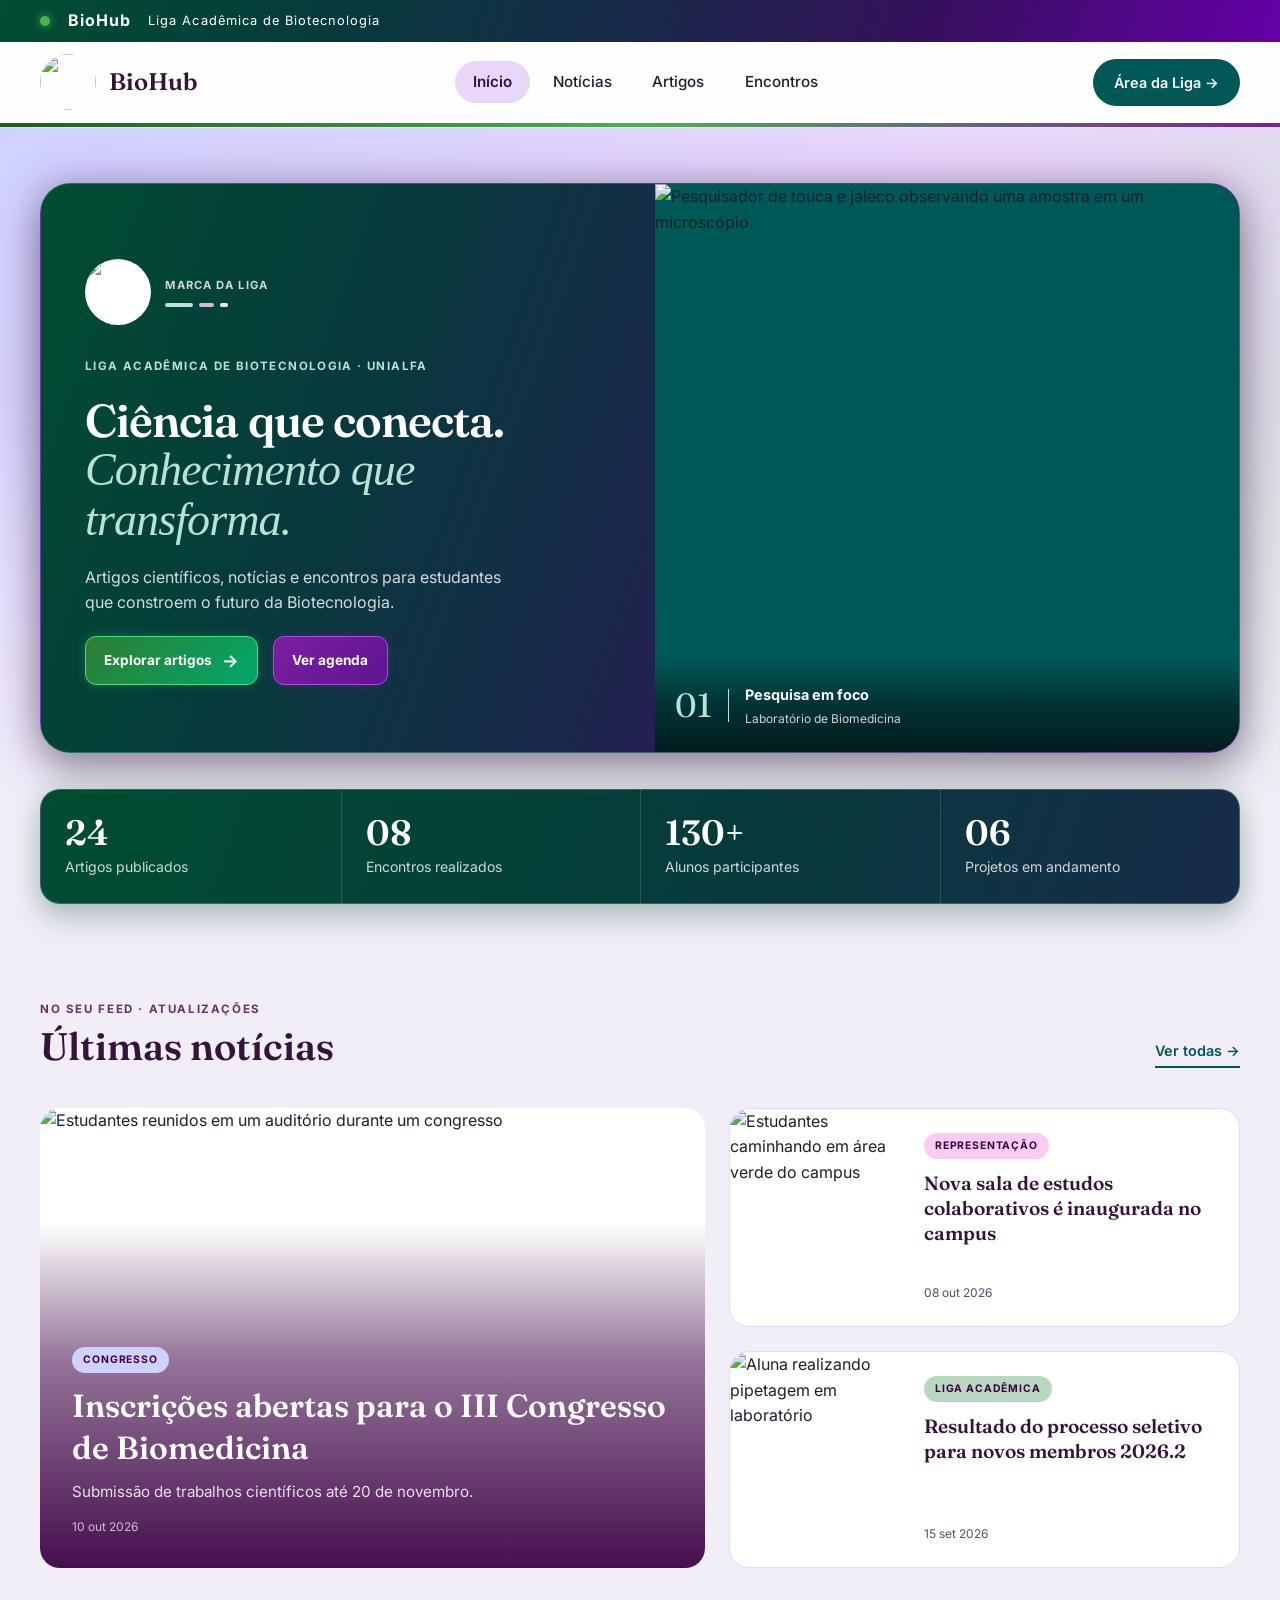
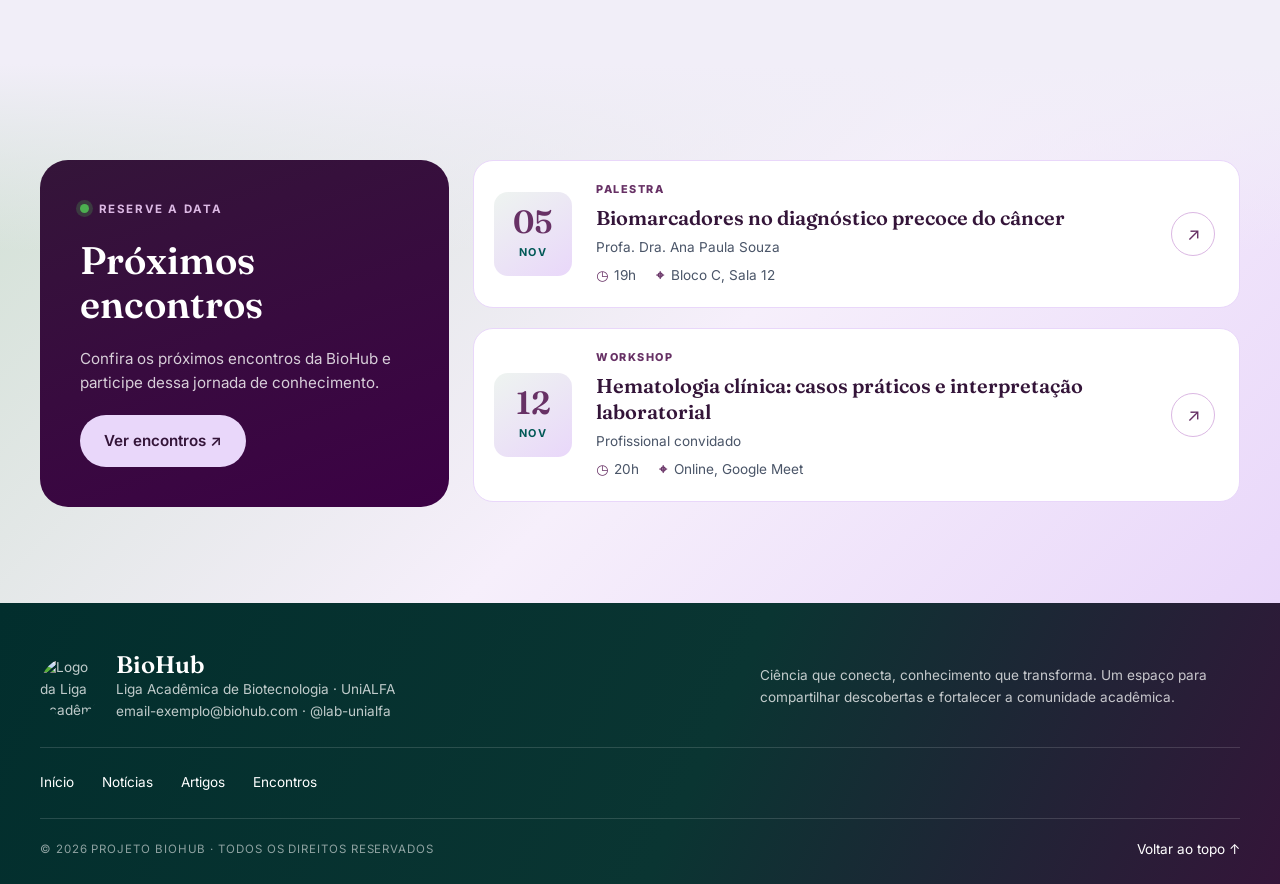
==== commit 226256b6: "Versão mobile completa" ====
--- a/frontend/index.html
+++ b/frontend/index.html
@@ -2,7 +2,7 @@
 <html lang="pt-br">
 <head>
     <meta charset="UTF-8">
-    <meta name="viewport" content="width=device-width, initial-scale=1.0">
+    <meta name="viewport" content="width=device-width, initial-scale=1.0, viewport-fit=cover">
     <meta name="description" content="BioHub: artigos científicos, notícias e encontros da Liga Acadêmica de Biotecnologia da UniALFA">
     <title>BioHub - Liga Acadêmica de Biotecnologia</title>
 
@@ -11,18 +11,19 @@
     <link href="https://fonts.googleapis.com/css2?family=Fraunces:ital,opsz,wght@0,9..144,400;0,9..144,600;1,9..144,400&family=Inter:wght@400;500;600;700&display=swap" rel="stylesheet">
 
     <link rel="stylesheet" href="css/style.css">
+    <script src="js/main.js" defer></script>
 </head>
 
 <body>
 
-    <!-- ===== FAIXA SUPERIOR (do colega) ===== -->
-    <div class="faixa-superior">
+    <!-- ===== FAIXA SUPERIOR (alvo não-sticky seguro da âncora #topo) ===== -->
+    <div class="faixa-superior" id="topo">
         <span class="ponto-verde" aria-hidden="true"></span>
         <strong>BioHub</strong>
         <span class="nome-faixa">Liga Acadêmica de Biotecnologia</span>
     </div>
 
-    <!-- ===== CABEÇALHO (seu, com a linha em degradê do colega) ===== -->
+    <!-- ===== CABEÇALHO PRINCIPAL ===== -->
     <header class="cabecalho">
         <a href="index.html" class="logo" aria-label="BioHub, ir para o início">
             <img src="img/Logo Oficial - BioHub.jpeg" alt="" class="logo-img">
@@ -38,13 +39,29 @@
             </ul>
         </nav>
 
-        <a href="area-da-liga/index.html" class="botao-area-liga">Área da Liga &rarr;</a>
+        <a href="area-da-liga/index.html" class="botao-area-liga" aria-label="Acessar Área da Liga">
+            <span class="texto-desktop-liga">Área da </span><span>Liga</span>
+            <span class="icone-seta-liga" aria-hidden="true">&rarr;</span>
+        </a>
     </header>
 
     <main>
 
-        <!-- ===== INÍCIO: fundo em degradê (seu) + card (do colega) ===== -->
-        <section class="hero" id="inicio">
+        <!-- ===== PÍLULAS DO FEED SOCIAL (visível em telas móveis para uso com 1 mão) ===== -->
+        <div class="chips-feed-mobile" role="group" aria-label="Filtrar destaques do seu feed">
+            <button type="button" class="chip-feed ativo" data-chip="todos" aria-pressed="true">Para você</button>
+            <button type="button" class="chip-feed" data-chip="pesquisa" aria-pressed="false">Pesquisa</button>
+            <button type="button" class="chip-feed" data-chip="campus" aria-pressed="false">Campus</button>
+            <button type="button" class="chip-feed" data-chip="eventos" aria-pressed="false">Eventos</button>
+            <button type="button" class="chip-feed chip-feed-salvos" data-chip="salvos" aria-pressed="false">
+                <svg viewBox="0 0 24 24" aria-hidden="true"><path d="m19 21-7-5-7 5V5a2 2 0 0 1 2-2h10a2 2 0 0 1 2 2z"/></svg>
+                <span>Salvos</span>
+                <span class="badge-contador-salvos" data-contador-salvos hidden></span>
+            </button>
+        </div>
+
+        <!-- ===== INÍCIO: HERO ===== -->
+        <section class="hero" id="inicio" data-feed-tags="todos pesquisa">
             <div class="hero-card">
 
                 <div class="hero-conteudo">
@@ -94,8 +111,8 @@
             </div>
         </section>
 
-        <!-- ===== BARRA DE NÚMEROS (do colega, degradê mais suave) ===== -->
-        <section class="estatisticas" aria-label="A liga em números">
+        <!-- ===== BARRA DE NÚMEROS ===== -->
+        <section class="estatisticas" aria-label="A liga em números" data-feed-tags="todos">
             <ul class="lista-estatisticas">
                 <li class="estatistica">
                     <span class="estatistica-numero">24</span>
@@ -116,11 +133,18 @@
             </ul>
         </section>
 
-        <!-- ===== ÚLTIMAS NOTÍCIAS (seu) ===== -->
+        <!-- ===== ESTADO VAZIO DO FILTRO "SALVOS" NO FEED MOBILE ===== -->
+        <div class="feed-mobile-vazio" id="feed-home-vazio" hidden>
+            <p class="feed-mobile-vazio-titulo">Nenhum item salvo ainda</p>
+            <p class="feed-mobile-vazio-texto">Toque em <strong>Salvar</strong> nas publicações ou encontros do feed para acessá-los rapidamente com uma mão.</p>
+            <button type="button" class="btn-secundario" id="btn-home-para-voce">Voltar para Para você</button>
+        </div>
+
+        <!-- ===== ÚLTIMAS NOTÍCIAS / NO SEU FEED ===== -->
         <section class="noticias" id="noticias" aria-labelledby="titulo-noticias">
             <div class="cabecalho-secao">
                 <div>
-                    <p class="sobretitulo">Atualizações</p>
+                    <p class="sobretitulo">No seu feed &middot; Atualizações</p>
                     <h2 id="titulo-noticias">Últimas notícias</h2>
                 </div>
                 <a href="noticias.html" class="link-secao">Ver todas &rarr;</a>
@@ -128,8 +152,8 @@
 
             <div class="grid-noticias">
 
-                <article class="cartao-noticia destaque">
-                    <a href="noticias.html" class="cartao-noticia-link">
+                <article class="cartao-noticia destaque" data-item-id="noticia-congresso" data-feed-tags="todos pesquisa eventos">
+                    <a href="noticias.html#noticia-congresso" class="cartao-noticia-link">
                         <img src="img/Congresso de Biomedicina UniALFA.png" alt="Estudantes reunidos em um auditório durante um congresso">
                         <div class="cartao-noticia-corpo">
                             <span class="categoria categoria-congresso">Congresso</span>
@@ -138,10 +162,38 @@
                             <p class="meta"><time datetime="2026-10-10">10 out 2026</time></p>
                         </div>
                     </a>
+                    <div class="acoes-sociais-mobile" aria-label="Ações rápidas da publicação">
+                        <button
+                            type="button"
+                            class="btn-acao-social"
+                            data-acao="salvar"
+                            data-item-id="noticia-congresso"
+                            aria-pressed="false"
+                            aria-label="Salvar publicação: III Congresso de Biomedicina"
+                        >
+                            <svg viewBox="0 0 24 24" aria-hidden="true"><path d="m19 21-7-5-7 5V5a2 2 0 0 1 2-2h10a2 2 0 0 1 2 2z"/></svg>
+                            <span class="rotulo-salvar">Salvar</span>
+                        </button>
+                        <button
+                            type="button"
+                            class="btn-acao-social"
+                            data-acao="compartilhar"
+                            data-share-titulo="Inscrições abertas para o III Congresso de Biomedicina"
+                            data-share-texto="Submissão de trabalhos científicos até 20 de novembro."
+                            data-share-url="noticias.html#noticia-congresso"
+                            aria-label="Compartilhar publicação: III Congresso de Biomedicina"
+                        >
+                            <svg viewBox="0 0 24 24" aria-hidden="true"><circle cx="18" cy="5" r="3"/><circle cx="6" cy="12" r="3"/><circle cx="18" cy="19" r="3"/><path d="m8.6 13.5 6.8 4M15.4 6.5l-6.8 4"/></svg>
+                            <span>Compartilhar</span>
+                        </button>
+                        <a href="noticias.html#noticia-congresso" class="btn-abrir-card-mobile" aria-label="Ler notícia: III Congresso de Biomedicina">
+                            <svg viewBox="0 0 24 24" aria-hidden="true"><path d="m9 18 6-6-6-6"/></svg>
+                        </a>
+                    </div>
                 </article>
 
-                <article class="cartao-noticia">
-                    <a href="noticias.html" class="cartao-noticia-link">
+                <article class="cartao-noticia" data-item-id="noticia-sala-estudos" data-feed-tags="todos campus">
+                    <a href="noticias.html#noticia-sala-estudos" class="cartao-noticia-link">
                         <img src="img/Espaço UniALFA de Estudo Colaborativo.png" alt="Estudantes caminhando em área verde do campus">
                         <div class="cartao-noticia-corpo">
                             <span class="categoria categoria-representacao">Representação</span>
@@ -149,10 +201,38 @@
                             <p class="meta"><time datetime="2026-10-08">08 out 2026</time></p>
                         </div>
                     </a>
+                    <div class="acoes-sociais-mobile" aria-label="Ações rápidas da publicação">
+                        <button
+                            type="button"
+                            class="btn-acao-social"
+                            data-acao="salvar"
+                            data-item-id="noticia-sala-estudos"
+                            aria-pressed="false"
+                            aria-label="Salvar publicação: Nova sala de estudos colaborativos"
+                        >
+                            <svg viewBox="0 0 24 24" aria-hidden="true"><path d="m19 21-7-5-7 5V5a2 2 0 0 1 2-2h10a2 2 0 0 1 2 2z"/></svg>
+                            <span class="rotulo-salvar">Salvar</span>
+                        </button>
+                        <button
+                            type="button"
+                            class="btn-acao-social"
+                            data-acao="compartilhar"
+                            data-share-titulo="Nova sala de estudos colaborativos é inaugurada no campus"
+                            data-share-texto="Confira o novo espaço de estudos colaborativos da UniALFA."
+                            data-share-url="noticias.html#noticia-sala-estudos"
+                            aria-label="Compartilhar publicação: Nova sala de estudos colaborativos"
+                        >
+                            <svg viewBox="0 0 24 24" aria-hidden="true"><circle cx="18" cy="5" r="3"/><circle cx="6" cy="12" r="3"/><circle cx="18" cy="19" r="3"/><path d="m8.6 13.5 6.8 4M15.4 6.5l-6.8 4"/></svg>
+                            <span>Compartilhar</span>
+                        </button>
+                        <a href="noticias.html#noticia-sala-estudos" class="btn-abrir-card-mobile" aria-label="Ler notícia: Nova sala de estudos colaborativos">
+                            <svg viewBox="0 0 24 24" aria-hidden="true"><path d="m9 18 6-6-6-6"/></svg>
+                        </a>
+                    </div>
                 </article>
 
-                <article class="cartao-noticia">
-                    <a href="noticias.html" class="cartao-noticia-link">
+                <article class="cartao-noticia" data-item-id="noticia-processo-seletivo" data-feed-tags="todos campus">
+                    <a href="noticias.html#noticia-processo-seletivo" class="cartao-noticia-link">
                         <img src="img/Resultado do Processo Seletivo UniALFA 2026.2.png" alt="Aluna realizando pipetagem em laboratório">
                         <div class="cartao-noticia-corpo">
                             <span class="categoria categoria-liga">Liga acadêmica</span>
@@ -160,12 +240,40 @@
                             <p class="meta"><time datetime="2026-09-15">15 set 2026</time></p>
                         </div>
                     </a>
+                    <div class="acoes-sociais-mobile" aria-label="Ações rápidas da publicação">
+                        <button
+                            type="button"
+                            class="btn-acao-social"
+                            data-acao="salvar"
+                            data-item-id="noticia-processo-seletivo"
+                            aria-pressed="false"
+                            aria-label="Salvar publicação: Resultado do processo seletivo 2026.2"
+                        >
+                            <svg viewBox="0 0 24 24" aria-hidden="true"><path d="m19 21-7-5-7 5V5a2 2 0 0 1 2-2h10a2 2 0 0 1 2 2z"/></svg>
+                            <span class="rotulo-salvar">Salvar</span>
+                        </button>
+                        <button
+                            type="button"
+                            class="btn-acao-social"
+                            data-acao="compartilhar"
+                            data-share-titulo="Resultado do processo seletivo para novos membros 2026.2"
+                            data-share-texto="Confira os aprovados na seleção 2026.2 da Liga Acadêmica de Biotecnologia."
+                            data-share-url="noticias.html#noticia-processo-seletivo"
+                            aria-label="Compartilhar publicação: Resultado do processo seletivo 2026.2"
+                        >
+                            <svg viewBox="0 0 24 24" aria-hidden="true"><circle cx="18" cy="5" r="3"/><circle cx="6" cy="12" r="3"/><circle cx="18" cy="19" r="3"/><path d="m8.6 13.5 6.8 4M15.4 6.5l-6.8 4"/></svg>
+                            <span>Compartilhar</span>
+                        </button>
+                        <a href="noticias.html#noticia-processo-seletivo" class="btn-abrir-card-mobile" aria-label="Ler notícia: Resultado do processo seletivo 2026.2">
+                            <svg viewBox="0 0 24 24" aria-hidden="true"><path d="m9 18 6-6-6-6"/></svg>
+                        </a>
+                    </div>
                 </article>
 
             </div>
         </section>
 
-        <!-- ===== PRÓXIMOS ENCONTROS (mistura dos dois) ===== -->
+        <!-- ===== PRÓXIMOS ENCONTROS ===== -->
         <section class="encontros" id="encontros" aria-labelledby="titulo-encontros">
             <div class="encontros-layout">
 
@@ -180,7 +288,7 @@
 
                 <div class="lista-encontros">
 
-                    <article class="cartao-evento">
+                    <article class="cartao-evento" data-item-id="evento-biomarcadores" data-feed-tags="todos pesquisa eventos">
                         <time datetime="2026-11-05" class="data-evento">
                             <span class="dia">05</span>
                             <span class="mes">NOV</span>
@@ -195,9 +303,37 @@
                             </ul>
                         </div>
                         <a href="encontros.html" class="acao-evento" aria-label="Ver detalhes: Biomarcadores no diagnóstico precoce do câncer">↗</a>
+                        <div class="acoes-evento-mobile">
+                            <button
+                                type="button"
+                                class="btn-acao-social"
+                                data-acao="salvar"
+                                data-item-id="evento-biomarcadores"
+                                aria-pressed="false"
+                                aria-label="Salvar encontro: Biomarcadores no diagnóstico precoce do câncer"
+                            >
+                                <svg viewBox="0 0 24 24" aria-hidden="true"><path d="m19 21-7-5-7 5V5a2 2 0 0 1 2-2h10a2 2 0 0 1 2 2z"/></svg>
+                                <span class="rotulo-salvar">Salvar</span>
+                            </button>
+                            <button
+                                type="button"
+                                class="btn-acao-social"
+                                data-acao="compartilhar"
+                                data-share-titulo="Palestra: Biomarcadores no diagnóstico precoce do câncer"
+                                data-share-texto="05 NOV às 19h · Bloco C, Sala 12 — BioHub-LAB"
+                                data-share-url="index.html#encontros"
+                                aria-label="Compartilhar encontro: Biomarcadores no diagnóstico precoce do câncer"
+                            >
+                                <svg viewBox="0 0 24 24" aria-hidden="true"><circle cx="18" cy="5" r="3"/><circle cx="6" cy="12" r="3"/><circle cx="18" cy="19" r="3"/><path d="m8.6 13.5 6.8 4M15.4 6.5l-6.8 4"/></svg>
+                                <span>Compartilhar</span>
+                            </button>
+                            <a href="encontros.html" class="link-detalhes-evento-mobile">
+                                Ver detalhes <span aria-hidden="true">&rarr;</span>
+                            </a>
+                        </div>
                     </article>
 
-                    <article class="cartao-evento">
+                    <article class="cartao-evento" data-item-id="evento-hematologia" data-feed-tags="todos pesquisa eventos">
                         <time datetime="2026-11-12" class="data-evento">
                             <span class="dia">12</span>
                             <span class="mes">NOV</span>
@@ -212,6 +348,34 @@
                             </ul>
                         </div>
                         <a href="encontros.html" class="acao-evento" aria-label="Ver detalhes: Hematologia clínica">↗</a>
+                        <div class="acoes-evento-mobile">
+                            <button
+                                type="button"
+                                class="btn-acao-social"
+                                data-acao="salvar"
+                                data-item-id="evento-hematologia"
+                                aria-pressed="false"
+                                aria-label="Salvar encontro: Hematologia clínica"
+                            >
+                                <svg viewBox="0 0 24 24" aria-hidden="true"><path d="m19 21-7-5-7 5V5a2 2 0 0 1 2-2h10a2 2 0 0 1 2 2z"/></svg>
+                                <span class="rotulo-salvar">Salvar</span>
+                            </button>
+                            <button
+                                type="button"
+                                class="btn-acao-social"
+                                data-acao="compartilhar"
+                                data-share-titulo="Workshop: Hematologia clínica — casos práticos"
+                                data-share-texto="12 NOV às 20h · Online, Google Meet — BioHub-LAB"
+                                data-share-url="index.html#encontros"
+                                aria-label="Compartilhar encontro: Hematologia clínica"
+                            >
+                                <svg viewBox="0 0 24 24" aria-hidden="true"><circle cx="18" cy="5" r="3"/><circle cx="6" cy="12" r="3"/><circle cx="18" cy="19" r="3"/><path d="m8.6 13.5 6.8 4M15.4 6.5l-6.8 4"/></svg>
+                                <span>Compartilhar</span>
+                            </button>
+                            <a href="encontros.html" class="link-detalhes-evento-mobile">
+                                Ver detalhes <span aria-hidden="true">&rarr;</span>
+                            </a>
+                        </div>
                     </article>
 
                 </div>
@@ -220,7 +384,38 @@
 
     </main>
 
-    <!-- ===== RODAPÉ (o melhor dos dois) ===== -->
+    <!-- ===== ATALHO FLUTUANTE NA ZONA DO POLEGAR (mobile) ===== -->
+    <div class="atalho-polegar-mobile" id="atalho-polegar-mobile">
+        <button type="button" class="btn-polegar" id="btn-polegar-topo" aria-label="Voltar ao topo do feed">
+            <span aria-hidden="true">&uarr;</span> Topo
+        </button>
+    </div>
+
+    <!-- ===== BARRA DE NAVEGAÇÃO INFERIOR FIXA (uso com 1 mão em telas menores) ===== -->
+    <nav class="barra-navegacao-mobile" aria-label="Navegação principal móvel">
+        <a href="index.html" class="item-nav-mobile" aria-current="page">
+            <svg viewBox="0 0 24 24" aria-hidden="true"><path d="M3 11.5 12 4l9 7.5M5 10v10h14V10"/></svg>
+            <span>Início</span>
+        </a>
+        <a href="noticias.html" class="item-nav-mobile">
+            <svg viewBox="0 0 24 24" aria-hidden="true"><rect x="4" y="3" width="16" height="18" rx="2"/><path d="M8 8h8M8 12h8M8 16h5"/></svg>
+            <span>Notícias</span>
+        </a>
+        <a href="encontros.html" class="item-nav-mobile">
+            <svg viewBox="0 0 24 24" aria-hidden="true"><rect x="3" y="5" width="18" height="16" rx="2"/><path d="M7 3v4M17 3v4M3 10h18"/></svg>
+            <span>Encontros</span>
+        </a>
+        <a href="artigos.html" class="item-nav-mobile">
+            <svg viewBox="0 0 24 24" aria-hidden="true"><path d="M6 3h9l4 4v14H6zM14 3v5h5M9 13h7M9 17h7"/></svg>
+            <span>Artigos</span>
+        </a>
+        <a href="area-da-liga/index.html" class="item-nav-mobile">
+            <svg viewBox="0 0 24 24" aria-hidden="true"><circle cx="12" cy="8" r="4"/><path d="M4 21c1-5 3.5-7 8-7s7 2 8 7"/></svg>
+            <span>Liga</span>
+        </a>
+    </nav>
+
+    <!-- ===== RODAPÉ ===== -->
     <footer class="rodape">
 
         <div class="rodape-topo">
@@ -247,9 +442,9 @@
 
         <div class="rodape-final">
             <p class="direitos">&copy; 2026 Projeto BioHub &middot; Todos os Direitos Reservados</p>
-            <a href="#inicio" class="voltar-topo">Voltar ao topo &uarr;</a>
+            <a href="#topo" class="voltar-topo">Voltar ao topo &uarr;</a>
         </div>
 
     </footer>
 </body>
-</html>+</html>
--- a/frontend/css/style.css
+++ b/frontend/css/style.css
@@ -62,6 +62,8 @@
 html {
     scroll-behavior: smooth;
     scroll-padding-top: 6rem;
+    max-width: 100%;
+    overflow-x: clip;
 }
 
 body {
@@ -69,6 +71,15 @@
     background-color: var(--fundo-pagina);
     color: var(--texto-escuro);
     line-height: 1.6;
+    max-width: 100%;
+    overflow-x: clip;
+}
+
+main {
+    width: 100%;
+    max-width: 100%;
+    min-width: 0;
+    overflow-x: clip;
 }
 
 a {
@@ -1077,12 +1088,15 @@
 /* Utilitário de acessibilidade para rótulos visíveis apenas a leitores de tela */
 .apenas-leitor-tela {
     position: absolute;
+    top: 0;
+    left: 0;
     width: 1px;
     height: 1px;
     padding: 0;
     margin: -1px;
     overflow: hidden;
     clip: rect(0, 0, 0, 0);
+    clip-path: inset(50%);
     white-space: nowrap;
     border: 0;
 }
@@ -1186,6 +1200,8 @@
 /* ---------- 2. Painel de Busca, Ordenação e Filtros ---------- */
 
 .controles-noticias {
+    position: relative;
+    z-index: 30;
     display: flex;
     flex-direction: column;
     gap: 1.1rem;
@@ -1280,51 +1296,217 @@
     outline-offset: 2px;
 }
 
-/* Seletor de ordenação (Mais recentes / Mais antigas) */
-.campo-ordenacao-noticias {
+/* Seletor customizado de ordenação (Mais recentes / Mais antigas) */
+.seletor-ordenacao {
+    position: relative;
+    min-width: 245px;
+}
+
+.gatilho-ordenacao {
     display: flex;
     align-items: center;
-    gap: 0.55rem;
-    min-height: 46px;
-    padding: 0.35rem 0.85rem 0.35rem 0.95rem;
-    border: 1.5px solid rgba(103, 49, 101, 0.2);
-    border-radius: 14px;
+    gap: 0.65rem;
+    width: 100%;
+    min-height: 48px;
+    padding: 0.38rem 0.6rem 0.38rem 0.52rem;
+    border: 1.5px solid rgba(103, 49, 101, 0.18);
+    border-radius: 15px;
     background-color: var(--branco);
-}
-
-.campo-ordenacao-noticias:focus-within {
+    font-family: var(--fonte-principal);
+    text-align: left;
+    cursor: pointer;
+    transition: border-color 0.2s ease, box-shadow 0.2s ease, background-color 0.2s ease;
+}
+
+.gatilho-ordenacao:hover {
+    border-color: rgba(103, 49, 101, 0.42);
+    background-color: #FDFBFF;
+}
+
+.gatilho-ordenacao:focus-visible {
+    outline: none;
     border-color: var(--roxo-medio);
-    box-shadow: 0 0 0 3px rgba(103, 49, 101, 0.14);
-}
-
-.rotulo-ordenacao {
-    display: inline-flex;
-    align-items: center;
-    gap: 0.4rem;
-    font-size: 0.82rem;
-    font-weight: 600;
-    white-space: nowrap;
+    box-shadow: 0 0 0 3px rgba(103, 49, 101, 0.15);
+}
+
+.gatilho-ordenacao[aria-expanded="true"] {
+    border-color: var(--roxo-medio);
+    background-color: var(--branco);
+    box-shadow: 0 8px 20px rgba(103, 49, 101, 0.12), 0 0 0 3px rgba(103, 49, 101, 0.1);
+}
+
+.icone-gatilho-ordenacao {
+    flex-shrink: 0;
+    display: grid;
+    place-items: center;
+    width: 34px;
+    height: 34px;
+    border-radius: 10px;
+    background: linear-gradient(135deg, var(--nevoa-lilas) 0%, var(--nevoa-verde) 100%);
+    color: var(--roxo-medio);
+}
+
+.textos-gatilho-ordenacao {
+    display: flex;
+    flex-direction: column;
+    gap: 0.08rem;
+    min-width: 0;
+    flex: 1;
+}
+
+.rotulo-gatilho-ordenacao {
+    font-size: 0.63rem;
+    font-weight: 700;
+    letter-spacing: 0.11em;
+    text-transform: uppercase;
+    line-height: 1.1;
     color: var(--texto-suave);
 }
 
-.rotulo-ordenacao svg {
-    color: var(--roxo-medio);
-    flex-shrink: 0;
-}
-
-.select-ordenacao-noticias {
-    border: 0;
-    background-color: transparent;
-    font-family: var(--fonte-principal);
+.valor-gatilho-ordenacao {
     font-size: 0.88rem;
     font-weight: 600;
+    line-height: 1.2;
     color: var(--roxo-escuro);
-    padding-right: 0.35rem;
+    white-space: nowrap;
+    overflow: hidden;
+    text-overflow: ellipsis;
+}
+
+.seta-gatilho-ordenacao {
+    flex-shrink: 0;
+    display: grid;
+    place-items: center;
+    width: 28px;
+    height: 28px;
+    border-radius: 50%;
+    background-color: var(--nevoa-lilas);
+    color: var(--roxo-escuro);
+    transition: transform 0.22s ease, background-color 0.2s ease, color 0.2s ease;
+}
+
+.gatilho-ordenacao[aria-expanded="true"] .seta-gatilho-ordenacao {
+    transform: rotate(180deg);
+    background-color: var(--roxo-medio);
+    color: var(--branco);
+}
+
+/* Menu flutuante arredondado da ordenação (substitui o dropdown nativo retangular) */
+.menu-ordenacao {
+    position: absolute;
+    top: calc(100% + 0.5rem);
+    right: 0;
+    z-index: 60;
+    min-width: 280px;
+    padding: 0.42rem;
+    border: 1px solid var(--lilas-etiqueta);
+    border-radius: 18px;
+    background-color: rgba(255, 255, 255, 0.98);
+    backdrop-filter: blur(14px);
+    box-shadow: 0 18px 38px rgba(52, 21, 57, 0.18), 0 4px 12px rgba(2, 46, 45, 0.07);
+    animation: surgir-menu-ordenacao 0.18s cubic-bezier(0.16, 1, 0.3, 1) both;
+}
+
+.menu-ordenacao[hidden] {
+    display: none !important;
+}
+
+@keyframes surgir-menu-ordenacao {
+    from {
+        opacity: 0;
+        transform: translateY(-6px) scale(0.98);
+    }
+    to {
+        opacity: 1;
+        transform: translateY(0) scale(1);
+    }
+}
+
+.opcao-ordenacao {
+    display: grid;
+    grid-template-columns: 34px minmax(0, 1fr) 22px;
+    align-items: center;
+    gap: 0.65rem;
+    min-height: 50px;
+    padding: 0.55rem 0.7rem;
+    border: 1px solid transparent;
+    border-radius: 13px;
     cursor: pointer;
-}
-
-.select-ordenacao-noticias:focus {
+    transition: background-color 0.16s ease, border-color 0.16s ease;
+}
+
+.opcao-ordenacao + .opcao-ordenacao {
+    margin-top: 0.25rem;
+}
+
+.opcao-ordenacao:hover {
+    background-color: var(--nevoa-lilas);
+}
+
+.opcao-ordenacao:focus-visible {
     outline: none;
+    background-color: var(--nevoa-lilas);
+    border-color: var(--roxo-medio);
+}
+
+.opcao-ordenacao-icone {
+    display: grid;
+    place-items: center;
+    width: 34px;
+    height: 34px;
+    border-radius: 10px;
+    background-color: var(--nevoa-lilas);
+    color: var(--roxo-medio);
+    transition: background-color 0.16s ease, color 0.16s ease;
+}
+
+.opcao-ordenacao-textos {
+    display: flex;
+    flex-direction: column;
+    gap: 0.08rem;
+    min-width: 0;
+}
+
+.opcao-ordenacao-textos strong {
+    font-size: 0.86rem;
+    font-weight: 600;
+    line-height: 1.2;
+    color: var(--texto-escuro);
+}
+
+.opcao-ordenacao-textos small {
+    font-size: 0.72rem;
+    line-height: 1.25;
+    color: var(--texto-suave);
+}
+
+.opcao-ordenacao-check {
+    display: grid;
+    place-items: center;
+    color: var(--verde-manguezal);
+    opacity: 0;
+    transform: scale(0.75);
+    transition: opacity 0.16s ease, transform 0.16s ease;
+}
+
+.opcao-ordenacao.ativo {
+    background: linear-gradient(135deg, var(--nevoa-verde) 0%, var(--nevoa-lilas) 100%);
+    border-color: rgba(33, 102, 81, 0.24);
+}
+
+.opcao-ordenacao.ativo .opcao-ordenacao-icone {
+    background-color: var(--verde-manguezal);
+    color: var(--branco);
+}
+
+.opcao-ordenacao.ativo .opcao-ordenacao-textos strong {
+    font-weight: 700;
+    color: var(--verde-hero);
+}
+
+.opcao-ordenacao.ativo .opcao-ordenacao-check {
+    opacity: 1;
+    transform: scale(1);
 }
 
 /* Linha inferior: pílulas de categoria + contador/limpar */
@@ -1750,16 +1932,18 @@
 
 @media (max-width: 780px) {
     .barra-ferramentas-noticias {
-        grid-template-columns: 1fr;
-    }
-
-    .campo-ordenacao-noticias {
-        justify-content: space-between;
-    }
-
-    .select-ordenacao-noticias {
-        flex: 1;
-        text-align: right;
+        grid-template-columns: minmax(0, 1fr);
+    }
+
+    .seletor-ordenacao {
+        width: 100%;
+        min-width: 0;
+    }
+
+    .menu-ordenacao {
+        left: 0;
+        right: 0;
+        min-width: 0;
     }
 
     .resumo-resultados-noticias {
@@ -1849,13 +2033,8 @@
     }
 
     /* Fonte 16px evita zoom automático indesejado no iOS Safari ao focar */
-    .input-busca-noticias,
-    .select-ordenacao-noticias {
+    .input-busca-noticias {
         font-size: 1rem;
-    }
-
-    .select-ordenacao-noticias {
-        text-align: left;
     }
 
     .linha-filtros-noticias {
@@ -1917,4 +2096,1085 @@
     .modal-noticia-conteudo-scroll {
         padding: 1.15rem 1.2rem 1.75rem;
     }
+}
+
+
+/* ==========================================================
+   EXPERIÊNCIA MOBILE SOCIAL & USO COM UMA MÃO (<= 768px)
+   Mantém 100% da aparência e paleta oficial BioHub no desktop,
+   transformando telas portáteis em um feed prático de 1 mão.
+   ========================================================== */
+
+/* Elementos exclusivos da ergonomia mobile ficam ocultos no desktop */
+.chips-feed-mobile,
+.barra-navegacao-mobile,
+.atalho-polegar-mobile,
+.acoes-sociais-mobile,
+.acoes-evento-mobile,
+.acoes-sociais-noticia,
+.pilula-filtro-salvos,
+.modal-alca-mobile,
+.modal-acoes-mobile,
+.feed-mobile-vazio {
+    display: none;
+}
+
+/* Toast flutuante de feedback rápido (Salvar / Compartilhar) */
+.toast-mobile {
+    position: fixed;
+    left: 50%;
+    bottom: 1.5rem;
+    z-index: 260;
+    max-width: calc(100vw - 2rem);
+    padding: 0.75rem 1.2rem;
+    border-radius: 999px;
+    background-color: var(--verde-hero);
+    border: 1px solid rgba(185, 226, 214, 0.35);
+    box-shadow: 0 12px 28px rgba(2, 46, 45, 0.32);
+    font-size: 0.84rem;
+    font-weight: 600;
+    white-space: nowrap;
+    color: var(--branco);
+    opacity: 0;
+    pointer-events: none;
+    transform: translate(-50%, 14px);
+    transition: opacity 0.22s ease, transform 0.22s ease;
+}
+
+.toast-mobile.visivel {
+    opacity: 1;
+    transform: translate(-50%, 0);
+}
+
+/* Páginas internas compactas (Artigos / Encontros) */
+.pagina-compacta {
+    padding: clamp(2rem, 4vw, 3.5rem) var(--margem-lateral) clamp(3.5rem, 6vw, 5.5rem);
+}
+
+.painel-secao-interna {
+    padding: clamp(1.75rem, 4vw, 2.75rem);
+    margin-bottom: 1.75rem;
+    border: 1px solid var(--lilas-suave);
+    border-radius: var(--raio-painel);
+    background: linear-gradient(135deg, var(--nevoa-lilas) 0%, var(--branco) 55%, var(--nevoa-verde) 100%);
+    box-shadow: 0 12px 28px rgba(52, 21, 57, 0.06);
+}
+
+.painel-secao-interna h1 {
+    font-family: var(--fonte-titulo);
+    font-size: clamp(1.85rem, 3.4vw, 2.6rem);
+    line-height: 1.15;
+    color: var(--roxo-escuro);
+    margin-bottom: 0.5rem;
+}
+
+.painel-secao-interna p {
+    max-width: 38rem;
+    color: var(--texto-suave);
+}
+
+@media (max-width: 768px) {
+
+    html {
+        scroll-padding-top: 4.5rem;
+    }
+
+    body {
+        padding-bottom: calc(74px + env(safe-area-inset-bottom, 0px));
+        -webkit-tap-highlight-color: rgba(103, 49, 101, 0.12);
+    }
+
+    /* 1. Topo compacto estilo app social (preserva âncora #topo não-sticky) */
+    .faixa-superior {
+        height: 0;
+        min-height: 0;
+        padding: 0;
+        overflow: hidden;
+        opacity: 0;
+    }
+
+    .cabecalho {
+        flex-wrap: nowrap;
+        min-height: 62px;
+        padding: 0.5rem 0.95rem;
+        gap: 0.75rem;
+        background-color: rgba(255, 255, 255, 0.95);
+        backdrop-filter: blur(14px);
+        border-bottom-width: 3px;
+    }
+
+    /* A navegação principal desce para a barra fixa do polegar */
+    .cabecalho .menu {
+        display: none;
+    }
+
+    .logo {
+        gap: 0.6rem;
+    }
+
+    .logo-img {
+        width: 38px;
+        height: 38px;
+    }
+
+    .logo-nome {
+        font-size: 1.28rem;
+    }
+
+    .texto-desktop-liga {
+        display: none;
+    }
+
+    .botao-area-liga {
+        display: inline-flex;
+        align-items: center;
+        gap: 0.45rem;
+        min-height: 40px;
+        padding: 0.25rem 0.3rem 0.25rem 0.85rem;
+        border-radius: 999px;
+        background-color: var(--verde-hero);
+        font-size: 0.8rem;
+        font-weight: 700;
+        box-shadow: 0 4px 12px rgba(2, 46, 45, 0.18);
+    }
+
+    .icone-seta-liga {
+        display: grid;
+        place-items: center;
+        width: 28px;
+        height: 28px;
+        border-radius: 50%;
+        background-color: rgba(255, 255, 255, 0.16);
+        font-size: 0.88rem;
+        line-height: 1;
+    }
+
+    /* 2. Pílulas horizontais deslizáveis do Feed Social ("Para você", "Pesquisa"...) */
+    .chips-feed-mobile {
+        position: sticky;
+        top: 62px;
+        z-index: 90;
+        display: flex;
+        align-items: center;
+        gap: 0.5rem;
+        width: 100%;
+        max-width: 100%;
+        min-width: 0;
+        padding: 0.65rem 0.95rem;
+        overflow-x: auto;
+        overscroll-behavior-x: contain;
+        scrollbar-width: none;
+        -webkit-overflow-scrolling: touch;
+        background-color: rgba(241, 238, 248, 0.93);
+        backdrop-filter: blur(12px);
+        border-bottom: 1px solid rgba(219, 184, 227, 0.45);
+    }
+
+    .chips-feed-mobile::-webkit-scrollbar {
+        display: none;
+    }
+
+    .chip-feed {
+        flex: 0 0 auto;
+        display: inline-flex;
+        align-items: center;
+        justify-content: center;
+        gap: 0.38rem;
+        min-height: 40px;
+        padding: 0 1rem;
+        border: 1px solid var(--lilas-etiqueta);
+        border-radius: 999px;
+        background-color: var(--branco);
+        font-family: var(--fonte-principal);
+        font-size: 0.83rem;
+        font-weight: 600;
+        color: var(--texto-escuro);
+        cursor: pointer;
+        transition: background-color 0.2s ease, color 0.2s ease, border-color 0.2s ease;
+    }
+
+    .chip-feed svg,
+    .pilula-filtro-salvos svg {
+        width: 15px;
+        height: 15px;
+        fill: none;
+        stroke: currentColor;
+        stroke-width: 2;
+        stroke-linecap: round;
+        stroke-linejoin: round;
+    }
+
+    .chip-feed.ativo {
+        background-color: var(--verde-hero);
+        border-color: var(--verde-hero);
+        color: var(--branco);
+        box-shadow: 0 5px 14px rgba(2, 46, 45, 0.22);
+    }
+
+    .chip-feed:focus-visible {
+        outline: 3px solid var(--roxo-medio);
+        outline-offset: 2px;
+    }
+
+    .badge-contador-salvos {
+        display: inline-grid;
+        place-items: center;
+        min-width: 19px;
+        height: 19px;
+        padding: 0 0.3rem;
+        border-radius: 999px;
+        background-color: var(--lilas-suave);
+        font-size: 0.7rem;
+        font-weight: 700;
+        color: var(--roxo-profundo);
+    }
+
+    .badge-contador-salvos[hidden] {
+        display: none !important;
+    }
+
+    /* Regras de ocultação dinâmica dos filtros mobile */
+    .hero[hidden],
+    .estatisticas[hidden],
+    .noticias[hidden],
+    .encontros[hidden],
+    .cartao-noticia[hidden],
+    .cartao-evento[hidden] {
+        display: none !important;
+    }
+
+    /* 3. Hero Mobile Imersivo em 1 Cartão (estilo app social da referência) */
+    .hero {
+        padding: 0.8rem 0.95rem 0;
+        background: none;
+    }
+
+    .hero-card {
+        position: relative;
+        display: flex;
+        flex-direction: column;
+        justify-content: flex-end;
+        min-height: 415px;
+        border-radius: 26px;
+        box-shadow: 0 14px 32px rgba(2, 46, 45, 0.24);
+    }
+
+    .hero-marca {
+        display: none;
+    }
+
+    .hero-imagem {
+        position: absolute;
+        inset: 0;
+        min-height: 0;
+        z-index: 0;
+    }
+
+    .hero-imagem::after {
+        content: "";
+        position: absolute;
+        inset: 0;
+        background: linear-gradient(
+            to top,
+            rgba(2, 46, 45, 0.97) 0%,
+            rgba(2, 46, 45, 0.78) 50%,
+            rgba(52, 21, 57, 0.24) 100%
+        );
+    }
+
+    .hero-legenda {
+        top: 0.9rem;
+        left: 0.9rem;
+        right: auto;
+        bottom: auto;
+        z-index: 2;
+        gap: 0.55rem;
+        padding: 0.38rem 0.75rem;
+        border-radius: 999px;
+        border: 1px solid rgba(185, 226, 214, 0.32);
+        background: rgba(2, 46, 45, 0.72);
+        backdrop-filter: blur(6px);
+    }
+
+    .hero-numero {
+        padding-right: 0.55rem;
+        font-size: 0.95rem;
+    }
+
+    .hero-legenda-textos strong {
+        font-size: 0.76rem;
+    }
+
+    .hero-legenda-textos span {
+        display: none;
+    }
+
+    .hero-conteudo {
+        position: relative;
+        z-index: 2;
+        gap: 0.65rem;
+        padding: 8rem 1.2rem 1.25rem;
+    }
+
+    .hero-categoria {
+        font-size: 0.66rem;
+    }
+
+    .titulo-principal {
+        font-size: clamp(1.75rem, 7.2vw, 2.15rem);
+        line-height: 1.04;
+    }
+
+    .hero-descricao {
+        font-size: 0.86rem;
+        line-height: 1.45;
+        color: rgba(255, 255, 255, 0.88);
+    }
+
+    /* Botões do Hero lado a lado na base do card (zona natural do polegar) */
+    .hero-botoes {
+        flex-direction: row;
+        flex-wrap: wrap;
+        gap: 0.55rem;
+        width: 100%;
+        margin-top: 0.2rem;
+    }
+
+    .hero-botao {
+        flex: 1 1 calc(50% - 0.3rem);
+        min-height: 46px;
+        padding: 0.65rem 0.9rem;
+        border-radius: 999px;
+        font-size: 0.82rem;
+    }
+
+    /* 4. Barra de Métricas Compacta em 4 Colunas Horizontais */
+    .estatisticas {
+        margin-top: 0.85rem;
+        padding: 0 0.95rem;
+    }
+
+    .lista-estatisticas {
+        grid-template-columns: repeat(4, minmax(0, 1fr));
+        border-radius: 18px;
+        box-shadow: 0 10px 24px rgba(2, 46, 45, 0.18);
+    }
+
+    .estatistica {
+        padding: 0.85rem 0.45rem;
+        gap: 0.15rem;
+        text-align: center;
+        align-items: center;
+        border-top: 0 !important;
+    }
+
+    .estatistica + .estatistica {
+        border-left: 1px solid rgba(255, 255, 255, 0.15);
+    }
+
+    .estatistica-numero {
+        font-size: 1.32rem;
+    }
+
+    .estatistica-rotulo {
+        font-size: 0.64rem;
+        line-height: 1.18;
+    }
+
+    /* Estado vazio amigável dos salvos na Home */
+    .feed-mobile-vazio {
+        display: flex;
+        flex-direction: column;
+        align-items: center;
+        gap: 0.6rem;
+        margin: 1.25rem 0.95rem 0.5rem;
+        padding: 2.25rem 1.25rem;
+        border: 1px dashed var(--lilas-acinzentado);
+        border-radius: 22px;
+        background-color: var(--branco);
+        text-align: center;
+    }
+
+    .feed-mobile-vazio[hidden] {
+        display: none !important;
+    }
+
+    .feed-mobile-vazio-titulo {
+        font-family: var(--fonte-titulo);
+        font-size: 1.25rem;
+        font-weight: 600;
+        color: var(--roxo-escuro);
+    }
+
+    .feed-mobile-vazio-texto {
+        font-size: 0.88rem;
+        color: var(--texto-suave);
+    }
+
+    /* 5. Feed Social de Notícias na Home ("No seu feed") */
+    .noticias {
+        padding: 1.65rem 0.95rem 0.5rem;
+    }
+
+    .cabecalho-secao {
+        flex-wrap: nowrap;
+        align-items: flex-end;
+        margin-bottom: 0.95rem;
+    }
+
+    .cabecalho-secao h2 {
+        font-size: 1.5rem;
+    }
+
+    .link-secao {
+        font-size: 0.84rem;
+    }
+
+    .grid-noticias {
+        grid-template-columns: minmax(0, 1fr);
+        gap: 1rem;
+    }
+
+    /* Todos os cartões da Home viram posts coesos estilo rede social */
+    .cartao-noticia,
+    .cartao-noticia.destaque {
+        display: flex;
+        flex-direction: column;
+        min-width: 0;
+        max-width: 100%;
+        border: 1px solid var(--lilas-suave);
+        border-radius: 22px;
+        background-color: var(--branco);
+        box-shadow: 0 8px 22px rgba(52, 21, 57, 0.08);
+    }
+
+    .cartao-noticia-link,
+    .destaque .cartao-noticia-link {
+        position: relative;
+        display: flex;
+        flex-direction: column;
+        min-height: 0;
+    }
+
+    .destaque .cartao-noticia-link::after {
+        display: none;
+    }
+
+    .cartao-noticia img,
+    .cartao-noticia:not(.destaque) img,
+    .destaque img {
+        position: static;
+        width: 100%;
+        height: 198px;
+        min-height: 0;
+        object-fit: cover;
+    }
+
+    .cartao-noticia-corpo,
+    .destaque .cartao-noticia-corpo {
+        position: static;
+        padding: 1rem 1.05rem 0.85rem;
+        gap: 0.45rem;
+    }
+
+    /* Etiqueta de categoria flutuando sobre o canto da foto como no protótipo */
+    .cartao-noticia-corpo .categoria {
+        position: absolute;
+        top: 0.75rem;
+        left: 0.75rem;
+        z-index: 2;
+        box-shadow: 0 4px 12px rgba(26, 32, 44, 0.16);
+    }
+
+    .cartao-noticia-corpo h3,
+    .destaque .cartao-noticia-corpo h3 {
+        font-size: 1.18rem;
+        line-height: 1.24;
+        color: var(--roxo-escuro);
+    }
+
+    .cartao-noticia-corpo p,
+    .destaque .cartao-noticia-corpo p {
+        font-size: 0.88rem;
+        color: var(--texto-suave);
+    }
+
+    .cartao-noticia-corpo .meta,
+    .destaque .cartao-noticia-corpo .meta {
+        order: -1;
+        margin-top: 0;
+        font-size: 0.72rem;
+        font-weight: 600;
+        letter-spacing: 0.04em;
+        text-transform: uppercase;
+        color: var(--texto-suave);
+    }
+
+    /* Barra de ações sociais (Salvar, Compartilhar e Abrir) na base do post */
+    .acoes-sociais-mobile,
+    .acoes-evento-mobile,
+    .acoes-sociais-noticia {
+        display: flex;
+        flex-wrap: wrap;
+        align-items: center;
+        gap: 0.45rem;
+        min-width: 0;
+        max-width: 100%;
+        padding: 0.6rem 1rem 0.8rem;
+        border-top: 1px solid var(--nevoa-lilas);
+    }
+
+    .acoes-sociais-noticia {
+        padding: 0.75rem 0 0;
+        margin-top: 0.35rem;
+    }
+
+    .btn-acao-social {
+        display: inline-flex;
+        align-items: center;
+        justify-content: center;
+        gap: 0.35rem;
+        min-height: 40px;
+        padding: 0.4rem 0.8rem;
+        border: 1px solid var(--lilas-suave);
+        border-radius: 999px;
+        background-color: var(--nevoa-lilas);
+        font-family: var(--fonte-principal);
+        font-size: 0.78rem;
+        font-weight: 600;
+        color: var(--roxo-escuro);
+        cursor: pointer;
+        transition: background-color 0.18s ease, color 0.18s ease, border-color 0.18s ease;
+    }
+
+    .btn-acao-social svg {
+        width: 16px;
+        height: 16px;
+        fill: none;
+        stroke: currentColor;
+        stroke-width: 1.9;
+        stroke-linecap: round;
+        stroke-linejoin: round;
+    }
+
+    .btn-acao-social.ativo {
+        background-color: var(--roxo-medio);
+        border-color: var(--roxo-medio);
+        color: var(--branco);
+    }
+
+    .btn-acao-social.ativo svg {
+        fill: currentColor;
+    }
+
+    .btn-acao-social:focus-visible {
+        outline: 2px solid var(--roxo-medio);
+        outline-offset: 2px;
+    }
+
+    .btn-abrir-card-mobile,
+    .icone-ler-mobile {
+        margin-left: auto;
+        display: grid;
+        place-items: center;
+        width: 38px;
+        height: 38px;
+        border-radius: 50%;
+        background-color: var(--nevoa-verde);
+        color: var(--verde-manguezal);
+        flex-shrink: 0;
+    }
+
+    .btn-abrir-card-mobile svg,
+    .icone-ler-mobile svg {
+        width: 18px;
+        height: 18px;
+        fill: none;
+        stroke: currentColor;
+        stroke-width: 2.1;
+        stroke-linecap: round;
+        stroke-linejoin: round;
+    }
+
+    /* 6. Próximos Encontros enxutos e prontos para o polegar */
+    .encontros {
+        padding: 1.5rem 0.95rem 2rem;
+        background: none;
+    }
+
+    .encontros-layout {
+        grid-template-columns: minmax(0, 1fr);
+        gap: 1rem;
+    }
+
+    .encontros-intro {
+        min-width: 0;
+        max-width: 100%;
+        padding: 1.35rem 1.25rem;
+        border-radius: 22px;
+        gap: 0.65rem;
+    }
+
+    .encontros-intro h2 {
+        font-size: 1.5rem;
+    }
+
+    .encontros-descricao {
+        font-size: 0.86rem;
+    }
+
+    .encontros-intro .btn-claro {
+        padding: 0.6rem 1.1rem;
+        font-size: 0.82rem;
+    }
+
+    .lista-encontros {
+        gap: 0.9rem;
+        min-width: 0;
+    }
+
+    .cartao-evento {
+        grid-template-columns: auto minmax(0, 1fr);
+        align-items: start;
+        gap: 0.9rem;
+        min-width: 0;
+        max-width: 100%;
+        padding: 1.05rem;
+        border-radius: 22px;
+        box-shadow: 0 7px 20px rgba(52, 21, 57, 0.06);
+    }
+
+    .info-evento {
+        min-width: 0;
+    }
+
+    .data-evento {
+        min-width: 62px;
+        padding: 0.65rem 0.6rem;
+        border-radius: 15px;
+    }
+
+    .data-evento .dia {
+        font-size: 1.55rem;
+    }
+
+    .info-evento h3 {
+        font-size: 1.1rem;
+    }
+
+    .acao-evento {
+        display: none;
+    }
+
+    .acoes-evento-mobile {
+        grid-column: 1 / -1;
+        padding: 0.7rem 0 0;
+        margin-top: 0.15rem;
+    }
+
+    .link-detalhes-evento-mobile {
+        margin-left: auto;
+        display: inline-flex;
+        align-items: center;
+        gap: 0.25rem;
+        min-height: 38px;
+        padding: 0 0.35rem;
+        font-size: 0.8rem;
+        font-weight: 700;
+        color: var(--verde-manguezal);
+    }
+
+    /* 7. Página de Notícias (noticias.html) — Feed Social Mobile sem transbordo lateral */
+    .pagina-noticias,
+    .catalogo-noticias {
+        width: 100%;
+        max-width: 100%;
+        min-width: 0;
+    }
+
+    .pagina-noticias {
+        padding: 0.85rem 0.95rem 2rem;
+    }
+
+    .banner-noticias {
+        flex-direction: row;
+        align-items: center;
+        gap: 0.85rem;
+        width: 100%;
+        max-width: 100%;
+        min-width: 0;
+        padding: 1rem 1.1rem;
+        margin-bottom: 0.85rem;
+        border-radius: 20px;
+    }
+
+    .banner-noticias-icone {
+        width: 44px;
+        height: 44px;
+        border-radius: 13px;
+    }
+
+    .banner-noticias-textos {
+        min-width: 0;
+    }
+
+    .banner-noticias-textos h1 {
+        font-size: 1.45rem;
+        margin-bottom: 0;
+        overflow-wrap: break-word;
+    }
+
+    /* Oculta textos longos e marca d'água no celular para o feed subir à primeira dobra */
+    .banner-noticias-descricao,
+    .banner-marca-dagua {
+        display: none;
+    }
+
+    /* Grid minmax(0, 1fr) trava a largura em 100% da tela mesmo com pílulas horizontais */
+    .controles-noticias {
+        display: grid;
+        grid-template-columns: minmax(0, 1fr);
+        gap: 0.75rem;
+        width: 100%;
+        max-width: 100%;
+        min-width: 0;
+        padding: 0.85rem;
+        margin-bottom: 1.1rem;
+        border-radius: 18px;
+        overflow: visible;
+    }
+
+    .barra-ferramentas-noticias {
+        grid-template-columns: minmax(0, 1fr);
+        width: 100%;
+        min-width: 0;
+    }
+
+    .campo-busca-noticias,
+    .input-busca-noticias,
+    .seletor-ordenacao,
+    .gatilho-ordenacao {
+        min-width: 0;
+        max-width: 100%;
+        width: 100%;
+    }
+
+    .menu-ordenacao {
+        left: 0;
+        right: 0;
+        min-width: 0;
+        width: 100%;
+        max-width: 100%;
+    }
+
+    .linha-filtros-noticias {
+        display: grid;
+        grid-template-columns: minmax(0, 1fr);
+        gap: 0.65rem;
+        width: 100%;
+        max-width: 100%;
+        min-width: 0;
+    }
+
+    .lista-pilulas {
+        display: flex;
+        flex-wrap: nowrap;
+        width: 100%;
+        max-width: 100%;
+        min-width: 0;
+        margin: 0;
+        padding: 0.15rem 0.05rem 0.35rem;
+        overflow-x: auto;
+        overscroll-behavior-x: contain;
+        scrollbar-width: none;
+        -webkit-overflow-scrolling: touch;
+    }
+
+    .lista-pilulas::-webkit-scrollbar {
+        display: none;
+    }
+
+    .pilula-filtro {
+        flex-shrink: 0;
+        min-height: 40px;
+    }
+
+    .pilula-filtro-salvos {
+        display: inline-flex;
+        align-items: center;
+        gap: 0.38rem;
+    }
+
+    .resumo-resultados-noticias {
+        min-width: 0;
+        width: 100%;
+        flex-wrap: wrap;
+        gap: 0.5rem;
+    }
+
+    .grid-catalogo-noticias {
+        grid-template-columns: minmax(0, 1fr);
+        gap: 1rem;
+        width: 100%;
+        max-width: 100%;
+        min-width: 0;
+    }
+
+    .card-feed-noticia {
+        position: relative;
+        width: 100%;
+        max-width: 100%;
+        min-width: 0;
+        border-radius: 22px;
+        box-shadow: 0 8px 22px rgba(52, 21, 57, 0.07);
+    }
+
+    .card-feed-midia {
+        aspect-ratio: 16 / 9;
+    }
+
+    .card-feed-corpo {
+        min-width: 0;
+        padding: 1rem 1.05rem 0.95rem;
+        gap: 0.5rem;
+    }
+
+    .card-feed-corpo h2,
+    .card-feed-resumo {
+        overflow-wrap: break-word;
+    }
+
+    .card-feed-corpo .categoria {
+        position: absolute;
+        top: 0.8rem;
+        left: 0.8rem;
+        z-index: 2;
+        box-shadow: 0 4px 12px rgba(26, 32, 44, 0.16);
+    }
+
+    .card-feed-rodape {
+        order: -1;
+        margin-top: 0;
+        padding-top: 0;
+        border-top: 0;
+        font-size: 0.74rem;
+    }
+
+    .card-feed-acao {
+        display: none;
+    }
+
+    /* 8. Modal de Leitura como Bottom Sheet Ergonômico (arraste + barra inferior) */
+    .modal-noticia-backdrop {
+        z-index: 220;
+        align-items: end;
+        padding: 0;
+    }
+
+    .modal-noticia-caixa {
+        max-width: 100%;
+        max-height: 92vh;
+        max-height: 92dvh;
+        border-radius: 24px 24px 0 0;
+    }
+
+    .modal-alca-mobile {
+        display: flex;
+        justify-content: center;
+        padding: 0.65rem 0 0.2rem;
+        background-color: var(--branco);
+        touch-action: none;
+    }
+
+    .modal-alca-mobile span {
+        display: block;
+        width: 42px;
+        height: 5px;
+        border-radius: 999px;
+        background-color: var(--lilas-acinzentado);
+    }
+
+    .modal-noticia-topo {
+        padding: 0.5rem 1.15rem 0.8rem;
+        touch-action: none;
+    }
+
+    .modal-acoes-mobile {
+        display: flex;
+        align-items: center;
+        gap: 0.45rem;
+        padding: 0.75rem 1rem max(0.85rem, env(safe-area-inset-bottom, 0px));
+        border-top: 1px solid var(--nevoa-lilas);
+        background-color: var(--branco);
+    }
+
+    .btn-modal-voltar-feed {
+        margin-left: auto;
+        min-height: 42px;
+        padding: 0.55rem 1.1rem;
+        border: 0;
+        border-radius: 999px;
+        background-color: var(--verde-manguezal);
+        font-family: var(--fonte-principal);
+        font-size: 0.84rem;
+        font-weight: 700;
+        color: var(--branco);
+        cursor: pointer;
+    }
+
+    .btn-modal-voltar-feed:focus-visible {
+        outline: 3px solid var(--roxo-medio);
+        outline-offset: 2px;
+    }
+
+    /* 9. Atalho Flutuante na Zona do Polegar (Topo / Buscar) */
+    .atalho-polegar-mobile {
+        position: fixed;
+        right: 0.95rem;
+        bottom: calc(80px + env(safe-area-inset-bottom, 0px));
+        z-index: 150;
+        display: flex;
+        align-items: center;
+        gap: 0.4rem;
+        padding: 0.3rem;
+        border-radius: 999px;
+        background-color: rgba(255, 255, 255, 0.95);
+        backdrop-filter: blur(10px);
+        border: 1px solid var(--lilas-suave);
+        box-shadow: 0 10px 24px rgba(52, 21, 57, 0.16);
+        opacity: 0;
+        pointer-events: none;
+        transform: translateY(12px);
+        transition: opacity 0.22s ease, transform 0.22s ease;
+    }
+
+    .atalho-polegar-mobile.visivel {
+        opacity: 1;
+        pointer-events: auto;
+        transform: translateY(0);
+    }
+
+    .btn-polegar {
+        display: inline-flex;
+        align-items: center;
+        justify-content: center;
+        gap: 0.3rem;
+        min-height: 38px;
+        padding: 0 0.85rem;
+        border: 0;
+        border-radius: 999px;
+        background-color: var(--verde-manguezal);
+        font-family: var(--fonte-principal);
+        font-size: 0.78rem;
+        font-weight: 700;
+        color: var(--branco);
+        cursor: pointer;
+    }
+
+    .btn-polegar-secundario {
+        background-color: var(--nevoa-lilas);
+        color: var(--roxo-escuro);
+    }
+
+    .btn-polegar svg {
+        width: 15px;
+        height: 15px;
+        fill: none;
+        stroke: currentColor;
+        stroke-width: 2.1;
+        stroke-linecap: round;
+        stroke-linejoin: round;
+    }
+
+    /* 10. Barra de Navegação Inferior Fixa de 5 Abas (uso com 1 mão) */
+    .barra-navegacao-mobile {
+        position: fixed;
+        right: 0;
+        bottom: 0;
+        left: 0;
+        z-index: 160;
+        display: grid;
+        grid-template-columns: repeat(5, minmax(0, 1fr));
+        align-items: center;
+        gap: 0.15rem;
+        padding: 0.3rem 0.35rem max(0.45rem, env(safe-area-inset-bottom, 0px));
+        background-color: rgba(255, 255, 255, 0.96);
+        backdrop-filter: blur(16px);
+        border-top: 1px solid var(--lilas-suave);
+        box-shadow: 0 -8px 26px rgba(52, 21, 57, 0.09);
+    }
+
+    .item-nav-mobile {
+        display: flex;
+        flex-direction: column;
+        align-items: center;
+        justify-content: center;
+        gap: 0.2rem;
+        min-height: 52px;
+        padding: 0.25rem 0.15rem;
+        border-radius: 14px;
+        font-size: 0.68rem;
+        font-weight: 600;
+        color: var(--texto-suave);
+        transition: color 0.18s ease, background-color 0.18s ease;
+    }
+
+    .item-nav-mobile svg {
+        width: 21px;
+        height: 21px;
+        fill: none;
+        stroke: currentColor;
+        stroke-width: 1.9;
+        stroke-linecap: round;
+        stroke-linejoin: round;
+    }
+
+    .item-nav-mobile[aria-current="page"] {
+        background-color: var(--nevoa-verde);
+        color: var(--verde-manguezal);
+        font-weight: 700;
+    }
+
+    /* Toast posicionado acima da barra inferior mobile */
+    .toast-mobile {
+        bottom: calc(84px + env(safe-area-inset-bottom, 0px));
+    }
+
+    /* Rodapé enxuto no mobile (já que os links principais estão na barra inferior) */
+    .cabecalho,
+    .rodape {
+        width: 100%;
+        max-width: 100%;
+    }
+
+    .rodape {
+        padding: 2rem 1rem 1.5rem;
+        gap: 1.1rem;
+        overflow: hidden;
+    }
+
+    .rodape-marca,
+    .rodape-marca > div {
+        min-width: 0;
+        overflow-wrap: anywhere;
+    }
+
+    .rodape-links {
+        display: none;
+    }
+}
+
+@media (max-width: 390px) {
+    .estatistica-numero {
+        font-size: 1.15rem;
+    }
+
+    .estatistica-rotulo {
+        font-size: 0.58rem;
+    }
+
+    .btn-acao-social {
+        padding: 0.4rem 0.65rem;
+        font-size: 0.74rem;
+    }
 }
